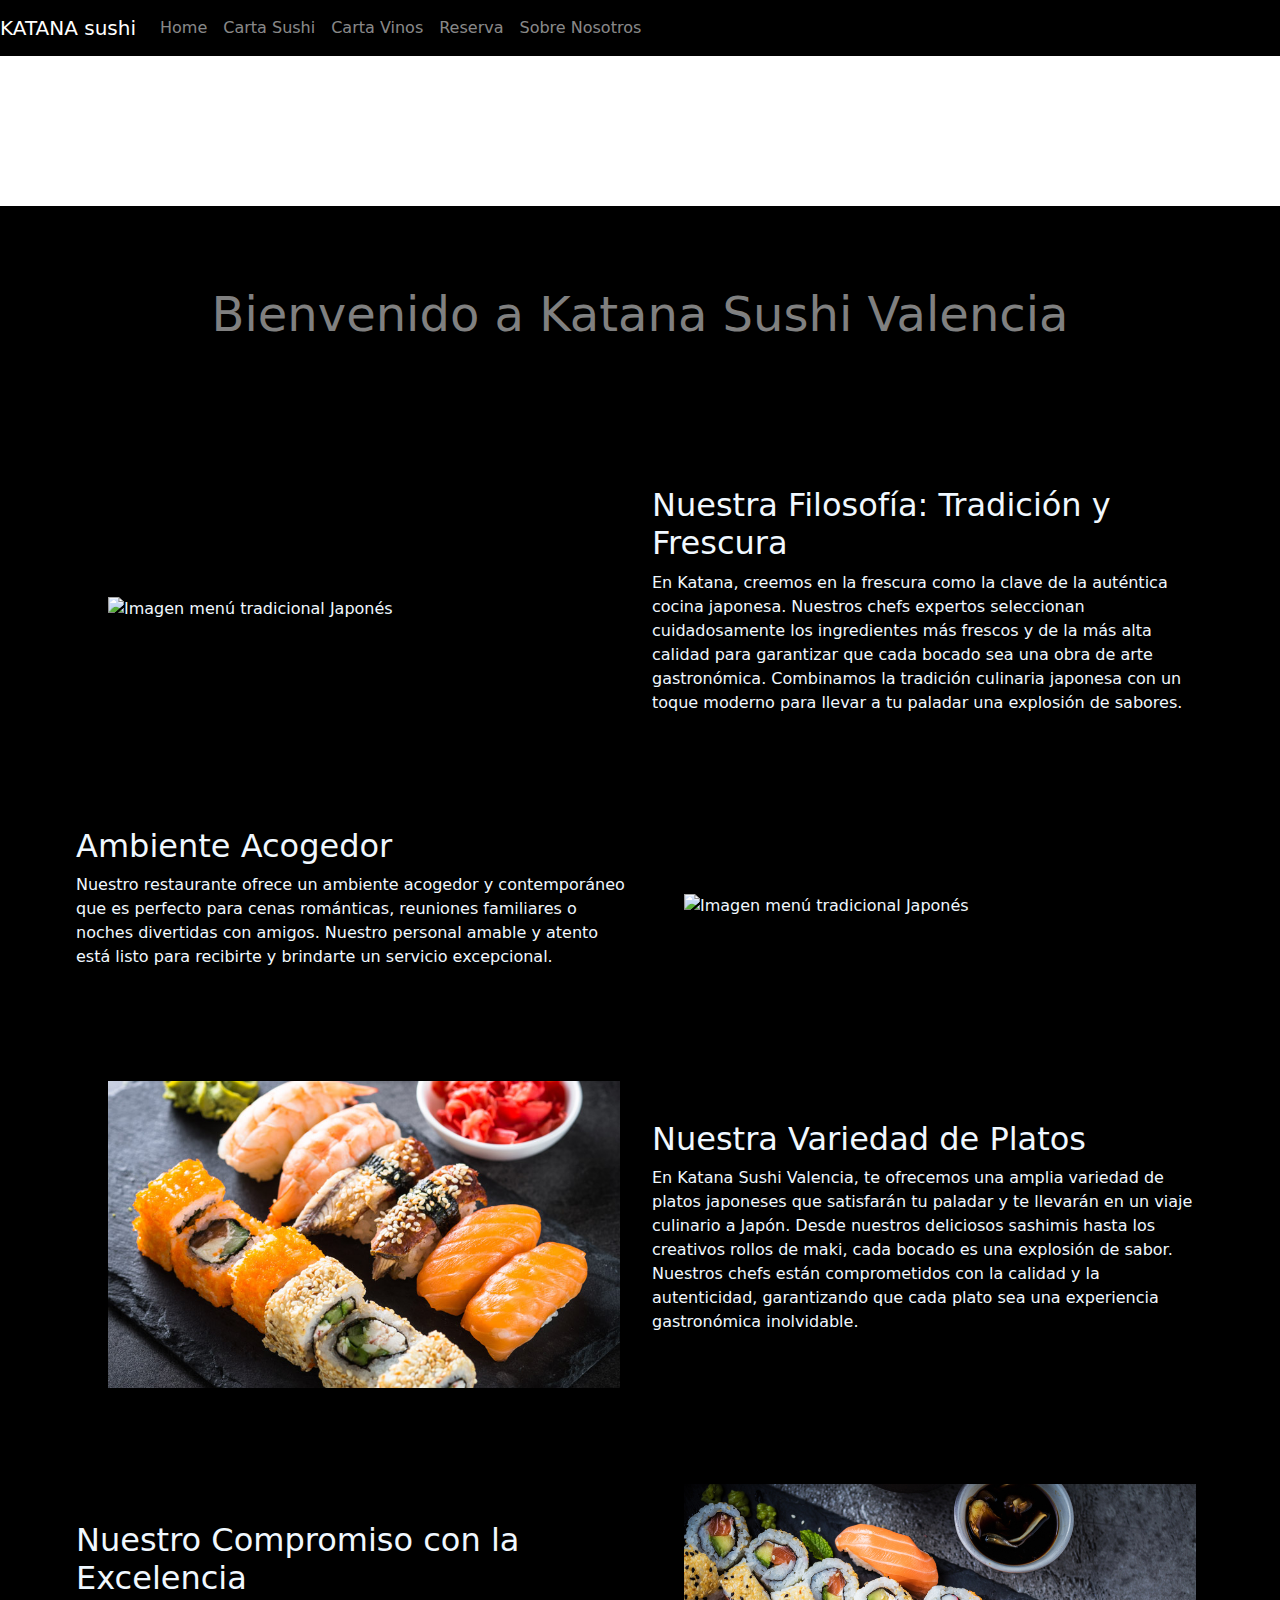
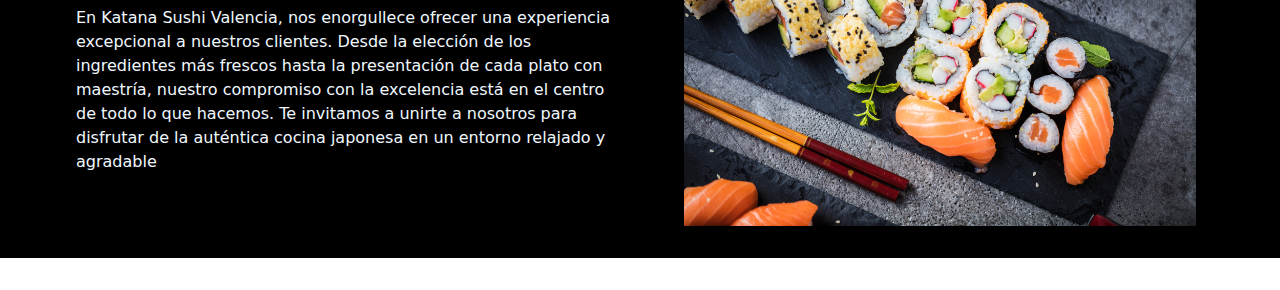
==== index.html @ 50ac3718 "Maqueto página Home con Bootstrap. Y creo archivo reservas.html enlazándolo con Home y dándole una e" ====
<!DOCTYPE html>
<html lang="en">

<head>
    <meta charset="UTF-8">
    <meta name="viewport" content="width=device-width, initial-scale=1.0">
    <!-- DEPENDENCIAS BOOTSTRAP -->
    <link rel="stylesheet" href="https://cdn.jsdelivr.net/npm/bootstrap@5.0.0-beta2/dist/css/bootstrap.min.css">
    <script src="https://code.jquery.com/jquery-3.6.0.min.js"></script>
    <script src="https://cdn.jsdelivr.net/npm/bootstrap@5.0.0-beta2/dist/js/bootstrap.min.js"></script>

    <!-- AÑADIR IMAGEN FAVICON -->
    <link rel="icon" type="image/svg" href="img/......." />
    <link rel="stylesheet" href="css/style-Index.css">


    <title>Katana Sushi</title>
</head>

<body>
    <div class="container-fluid">
        <div class="row">
            <nav class="navbar navbar-expand-lg navbar-dark bg-black">
                <a class="navbar-brand" href="index.html">KATANA sushi</a>
                <button class="navbar-toggler" type="button" data-bs-toggle="collapse" data-bs-target="#navbarNav"
                    aria-controls="navbarNav" aria-expanded="false" aria-label="Toggle navigation">
                    <span class="navbar-toggler-icon"></span>
                </button>

                <div class="collapse navbar-collapse" id="navbarNav">
                    <ul class="navbar-nav">
                        <li class="nav-item active">
                            <a class="nav-link" href="index.html">Home</a>
                        </li>
                        <li class="nav-item">
                            <a class="nav-link" href="comida.html">Carta Sushi</a>
                        </li>
                        <li class="nav-item">
                            <a class="nav-link" href="vinos.html">Carta Vinos</a>
                        </li>
                        <li class="nav-item active">
                            <a class="nav-link" href="reserva.html">Reserva</a>
                        </li>
                        <li class="nav-item">
                            <a class="nav-link" href="about.html">Sobre Nosotros</a>
                        </li>
                    </ul>
                </div>
            </nav>
        </div>
    </div>
    <div class="row">
        <video src="img/video-katana.mp4" autoplay muted></video>
    </div>


    <div class="texto container-fluid">
        <div class="row">

            <div class="text-center">Bienvenido a Katana Sushi Valencia</div>

        </div>
        <div class="row textos">
            <div class="col-md-6">
                <img id="img-texto" src="img/imagen-texto-3.jpeg" alt="Imagen menú tradicional Japonés">
            </div>
            <div class="col-md-6">
                <h2>Nuestra Filosofía: Tradición y Frescura</h2>
                <p>En Katana, creemos en la frescura como la clave de la auténtica cocina japonesa. Nuestros chefs
                    expertos seleccionan cuidadosamente los ingredientes más frescos y de la más alta calidad para
                    garantizar que cada bocado sea una obra de arte gastronómica. Combinamos la tradición culinaria
                    japonesa con un toque moderno para llevar a tu paladar una explosión de sabores.</p>
            </div>
        </div>

        <div class="row textos">
            <div class="col-md-6">
                <h2>Ambiente Acogedor</h2>
                <p>Nuestro restaurante ofrece un ambiente acogedor y contemporáneo que es perfecto para cenas
                    románticas,
                    reuniones familiares o noches divertidas con amigos. Nuestro personal amable y atento está listo
                    para
                    recibirte y brindarte un servicio excepcional.</p>
            </div>
            <div class="col-md-6">
                <img id="img-texto" src="img/imagen-texto-2.jpg" alt="Imagen menú tradicional Japonés">
            </div>
        </div>
        <div class="row textos">
            <div class="col-md-6">
                <img id="img-texto" src="img/imagen-texto-5.jpg" alt="Imagen de sushi fresco">
            </div>
            <div class="col-md-6">
                <h2>Nuestra Variedad de Platos</h2>
                <p>En Katana Sushi Valencia, te ofrecemos una amplia variedad de platos japoneses que satisfarán tu
                    paladar y te llevarán en un viaje culinario a Japón. Desde nuestros deliciosos sashimis hasta los
                    creativos rollos de maki, cada bocado es una explosión de sabor. Nuestros chefs están comprometidos
                    con la calidad y la autenticidad, garantizando que cada plato sea una experiencia gastronómica
                    inolvidable.</p>
            </div>
        </div>

        <div class="row textos">
            <div class="col-md-6">
                <h2>Nuestro Compromiso con la Excelencia</h2>
                <p>En Katana Sushi Valencia, nos enorgullece ofrecer una experiencia excepcional a nuestros clientes.
                    Desde la elección de los ingredientes más frescos hasta la presentación de cada plato con maestría,
                    nuestro compromiso con la excelencia está en el centro de todo lo que hacemos. Te invitamos a unirte
                    a nosotros para disfrutar de la auténtica cocina japonesa en un entorno relajado y agradable</p>
            </div>
            <div class="col-md-6">
                <img id="img-texto" src="img/imagen-texto-1.jpg" alt="Imagen de sushi fresco">
            </div>
        </div>
</body>

</html>
---- css/style-Index.css ----
body{
    width: 100vw;

    margin: 0;
    padding: 0;
}

nav{
    background-color: black;
    width: 100vw;
}

.nav-link{
    font-size: 1rem;
}

video{
    filter: grayscale(100%);
    margin: 0;
    padding: 0;
    width: 100vw;
    height: auto;
}


.texto{
    margin: 0;
    padding: 0;
    background-color: black;
    color: aliceblue;
}

.textos{
    display:flex;
    justify-content: center;
    align-items: center;
    margin: 2em;
    padding: 2em;
}

#img-texto{
    width: 45vw;
    padding: 0em 2em 0em 2em;

}

.text-center{
    padding: 1.5em;
    font-size: 3em;
    background-color: black;
    color: rgb(128, 128, 128);
}
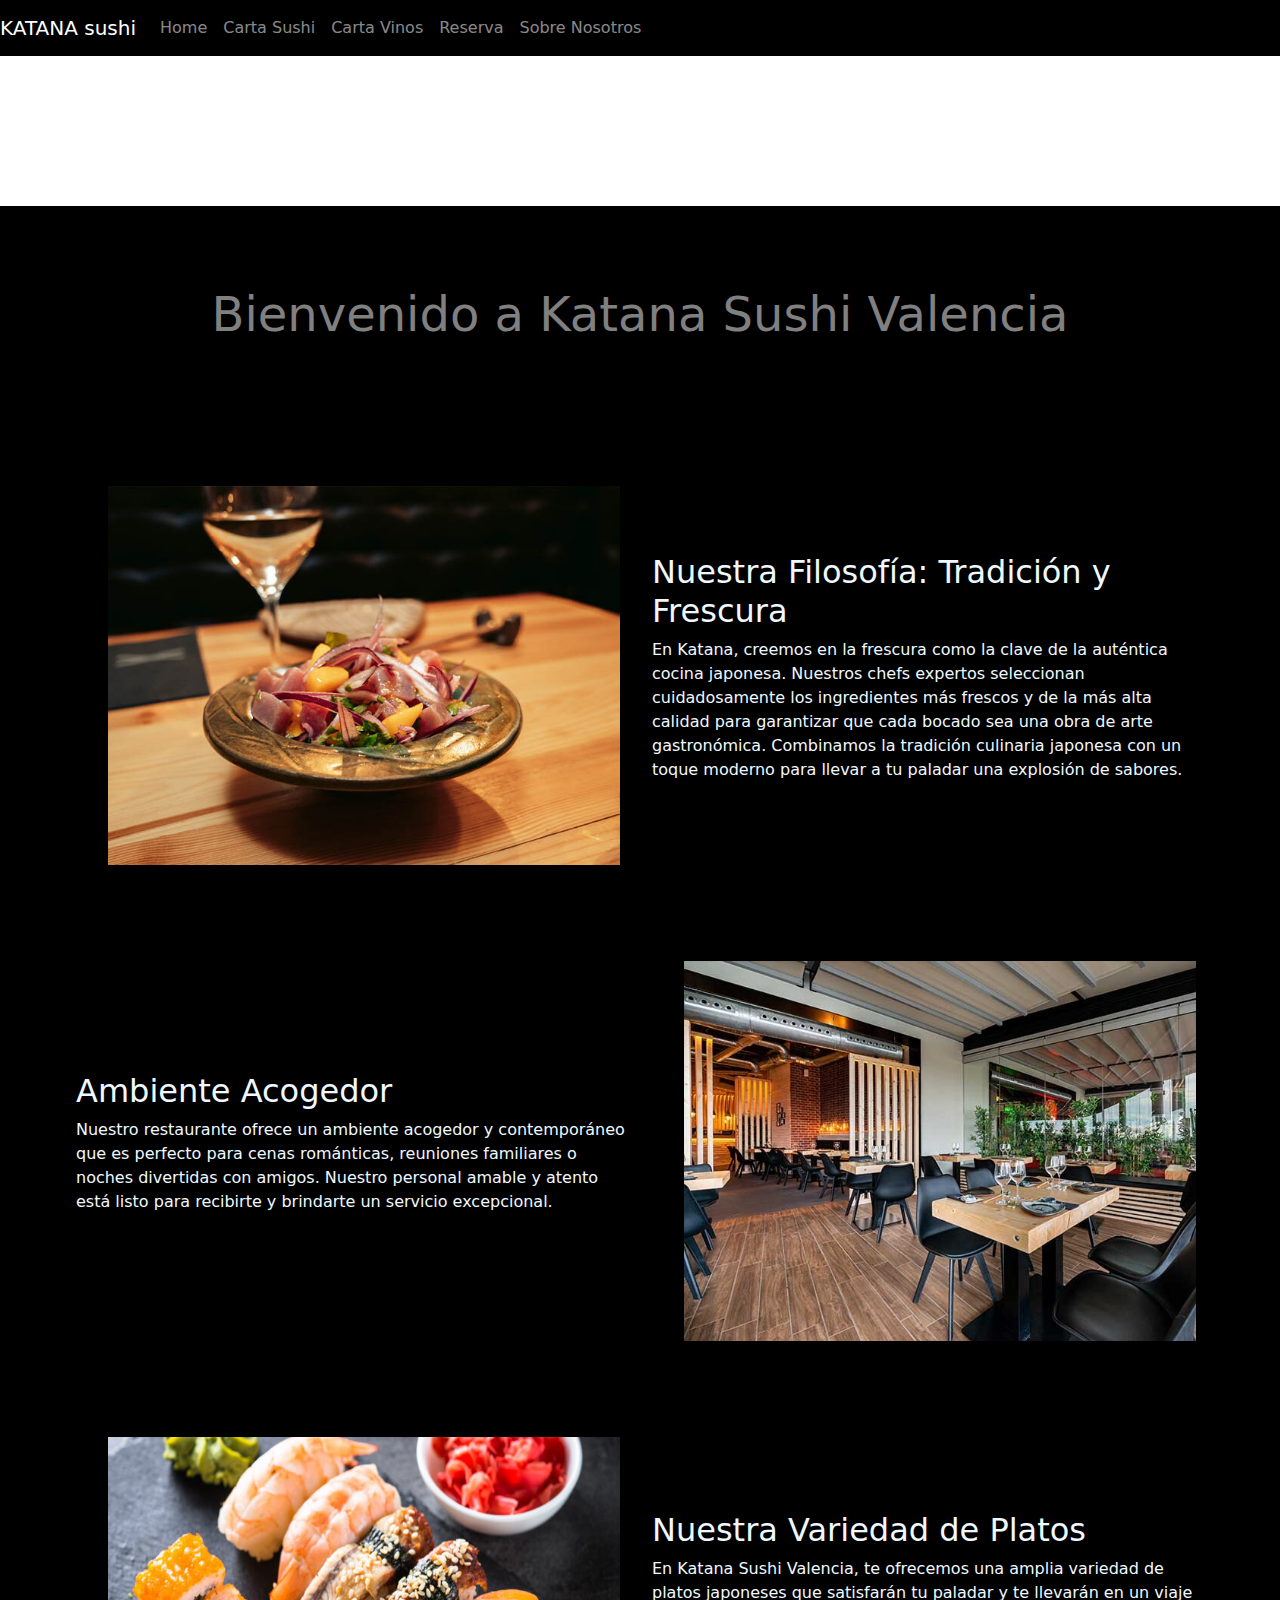
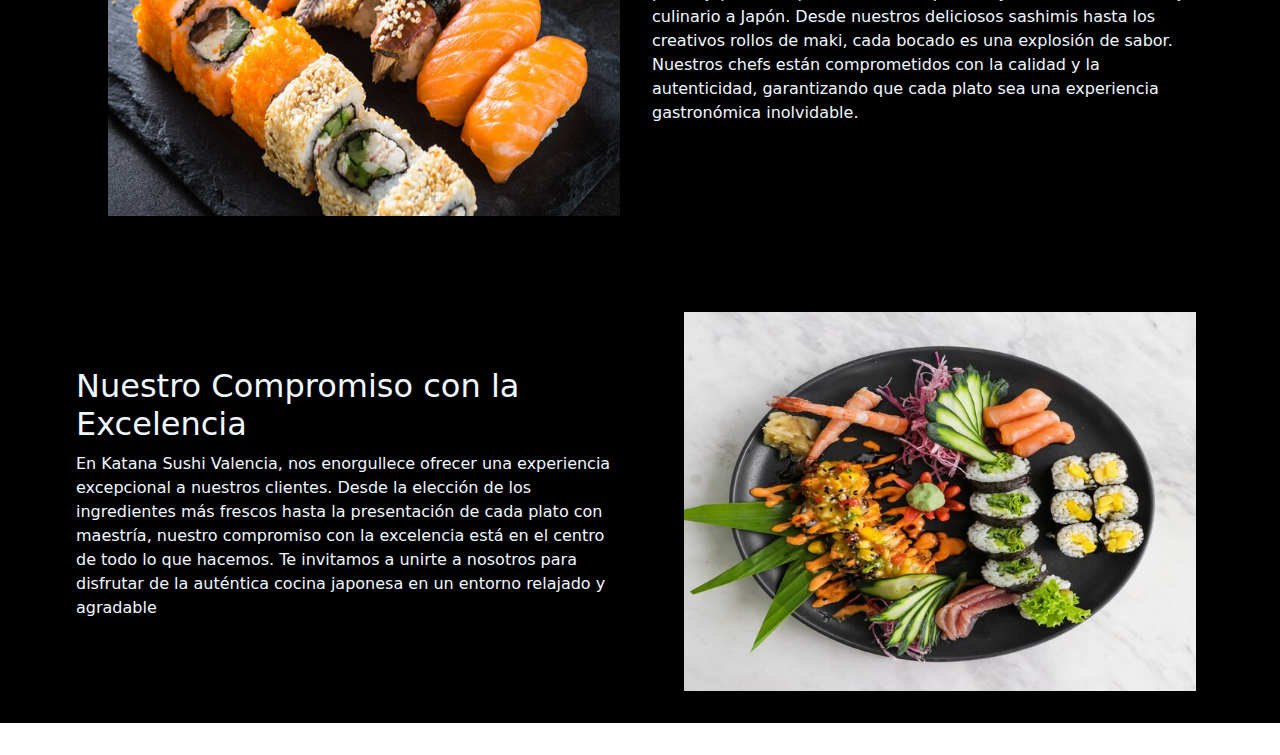
==== commit 746d593f: "Inserto imágenes en el proyecto en la carperta img" ====
--- a/index.html
+++ b/index.html
@@ -62,7 +62,7 @@
         </div>
         <div class="row textos">
             <div class="col-md-6">
-                <img id="img-texto" src="img/imagen-texto-3.jpeg" alt="Imagen menú tradicional Japonés">
+                <img id="img-texto" src="img/imagen-texto-3.jpg" alt="Imagen menú tradicional Japonés">
             </div>
             <div class="col-md-6">
                 <h2>Nuestra Filosofía: Tradición y Frescura</h2>
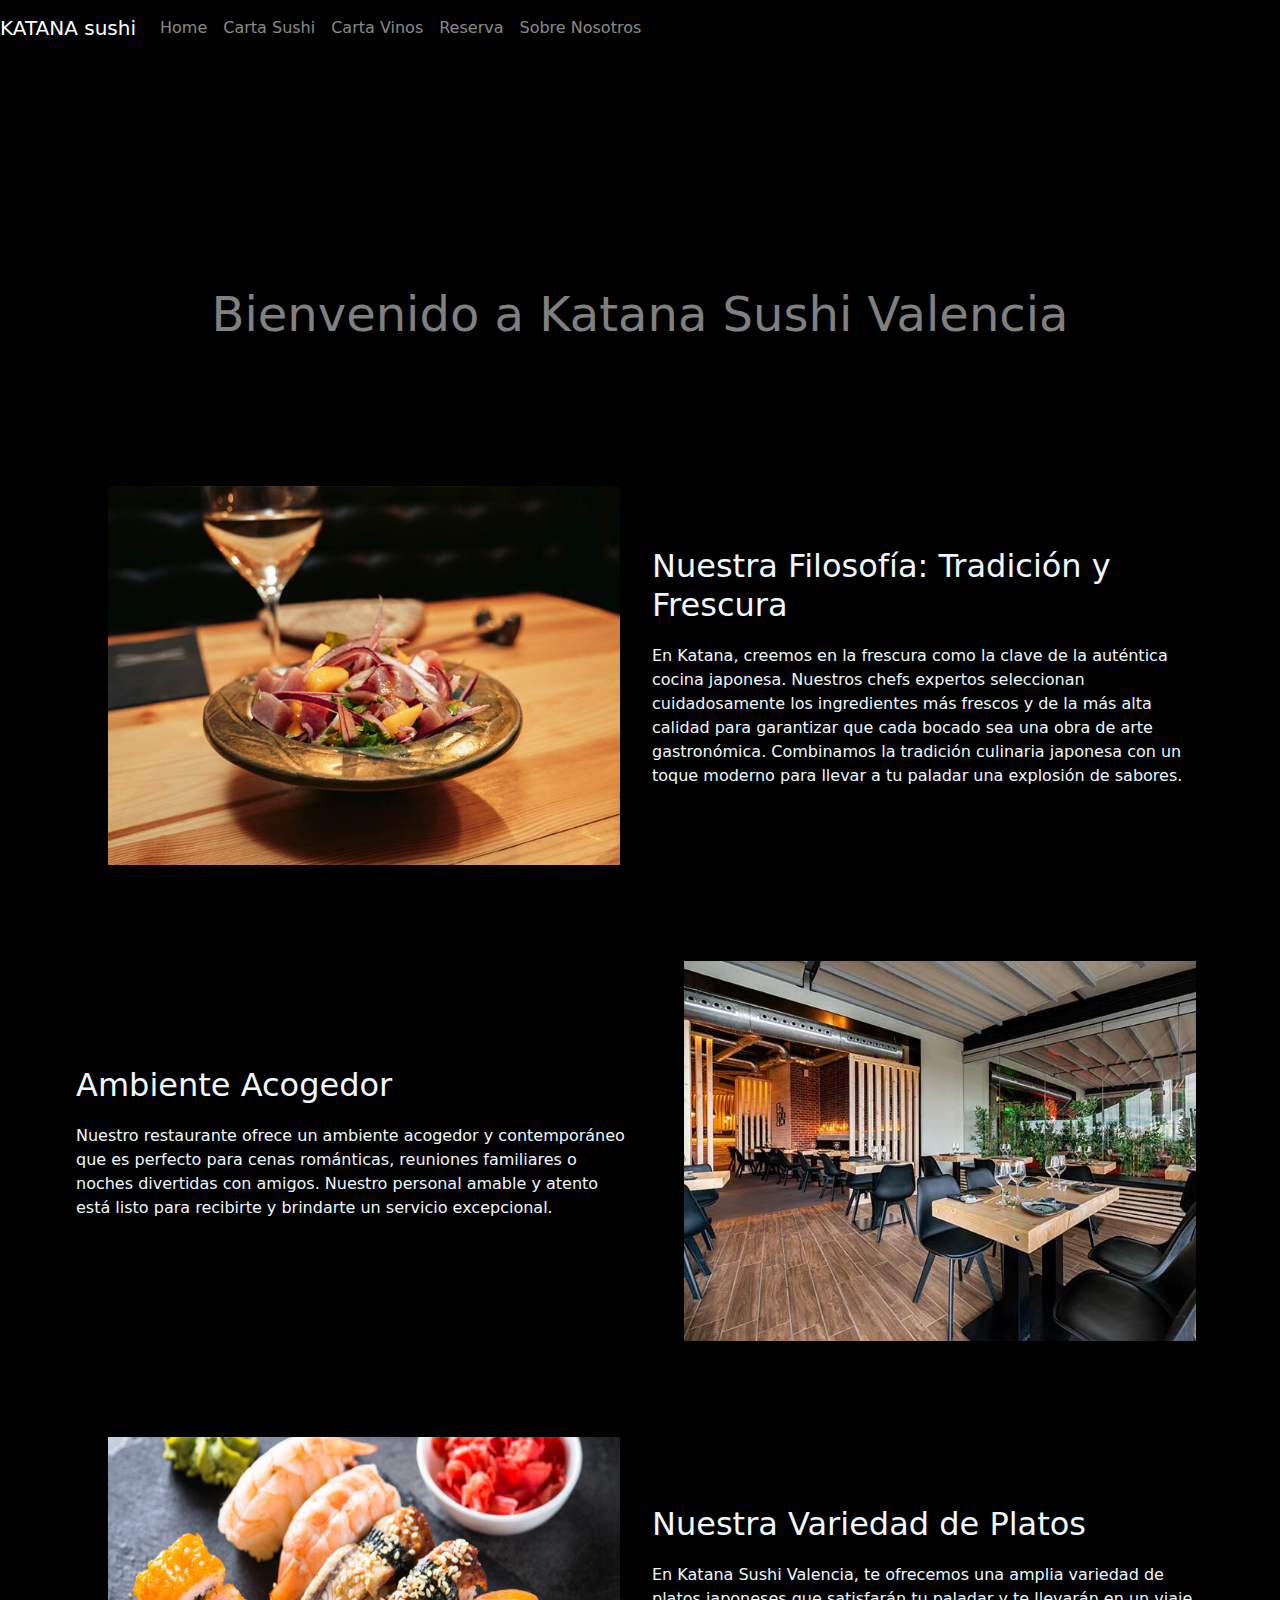
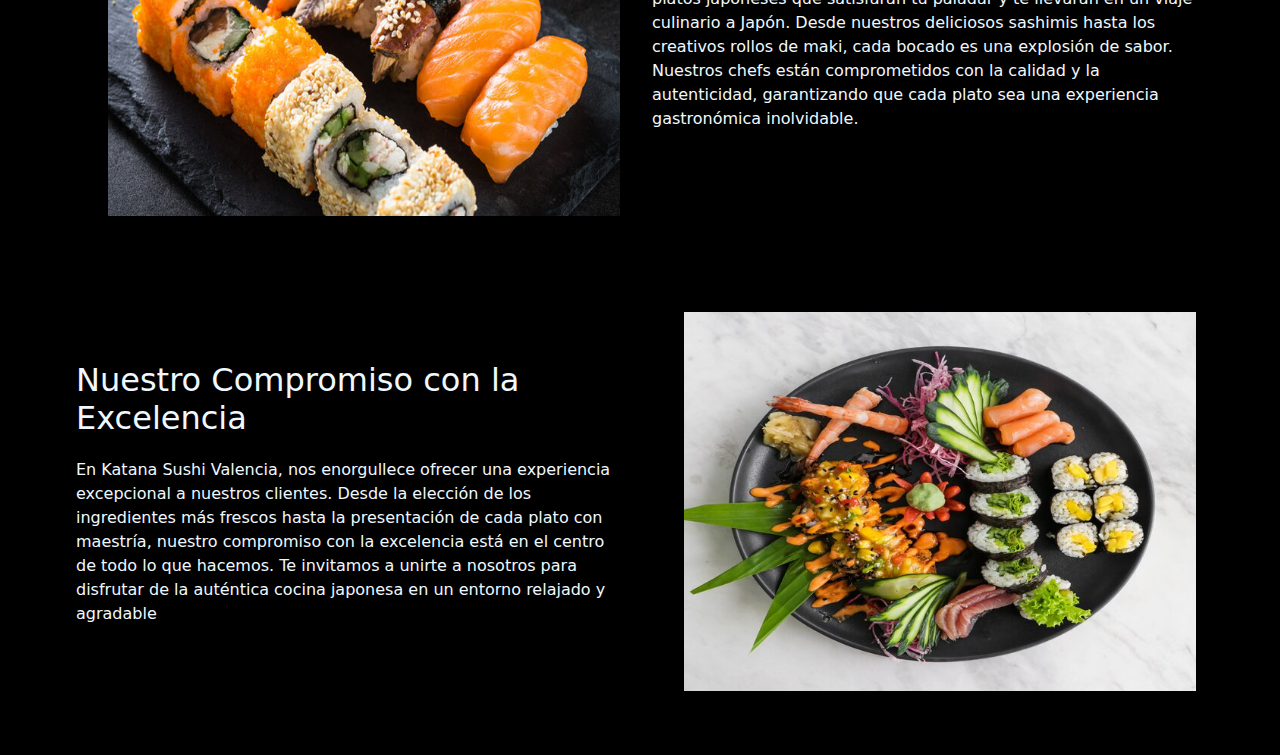
==== commit 0b69f1bf: "Sección de formulario finalizada" ====
--- a/index.html
+++ b/index.html
@@ -11,13 +11,15 @@
 
     <!-- AÑADIR IMAGEN FAVICON -->
     <link rel="icon" type="image/svg" href="img/......." />
-    <link rel="stylesheet" href="css/style-Index.css">
+    <link rel="stylesheet" href="css/style.css">
 
 
-    <title>Katana Sushi</title>
+
+    <title>Katana Sushi - Home</title>
 </head>
 
 <body>
+        <!-- IMPORTANTE!!!!!!!   RECUERDA AÑADIR DISEÑO RESPONSIVE -->
     <div class="container-fluid">
         <div class="row">
             <nav class="navbar navbar-expand-lg navbar-dark bg-black">
@@ -33,7 +35,7 @@
                             <a class="nav-link" href="index.html">Home</a>
                         </li>
                         <li class="nav-item">
-                            <a class="nav-link" href="comida.html">Carta Sushi</a>
+                            <a class="nav-link" href="sushi.html">Carta Sushi</a>
                         </li>
                         <li class="nav-item">
                             <a class="nav-link" href="vinos.html">Carta Vinos</a>
@@ -50,7 +52,7 @@
         </div>
     </div>
     <div class="row">
-        <video src="img/video-katana.mp4" autoplay muted></video>
+        <video src="img/videos/video-katana.mp4" autoplay muted></video>
     </div>
 
 
@@ -62,7 +64,7 @@
         </div>
         <div class="row textos">
             <div class="col-md-6">
-                <img id="img-texto" src="img/imagen-texto-3.jpg" alt="Imagen menú tradicional Japonés">
+                <img id="img-texto" src="img/img-texto/imagen-texto-3.jpg" alt="Imagen menú tradicional Japonés">
             </div>
             <div class="col-md-6">
                 <h2>Nuestra Filosofía: Tradición y Frescura</h2>
@@ -83,12 +85,12 @@
                     recibirte y brindarte un servicio excepcional.</p>
             </div>
             <div class="col-md-6">
-                <img id="img-texto" src="img/imagen-texto-2.jpg" alt="Imagen menú tradicional Japonés">
+                <img id="img-texto" src="img/img-texto/imagen-texto-2.jpg" alt="Imagen menú tradicional Japonés">
             </div>
         </div>
         <div class="row textos">
             <div class="col-md-6">
-                <img id="img-texto" src="img/imagen-texto-5.jpg" alt="Imagen de sushi fresco">
+                <img id="img-texto" src="img/img-texto/imagen-texto-5.jpg" alt="Imagen de sushi fresco">
             </div>
             <div class="col-md-6">
                 <h2>Nuestra Variedad de Platos</h2>
@@ -109,9 +111,11 @@
                     a nosotros para disfrutar de la auténtica cocina japonesa en un entorno relajado y agradable</p>
             </div>
             <div class="col-md-6">
-                <img id="img-texto" src="img/imagen-texto-1.jpg" alt="Imagen de sushi fresco">
+                <img id="img-texto" src="img/img-texto/imagen-texto-1.jpg" alt="Imagen de sushi fresco">
             </div>
         </div>
+
+            <!-- aquí quiero agregar una sección 'donde estamos' -->
 </body>
 
 </html>--- a/css/style.css
+++ b/css/style.css
@@ -0,0 +1,159 @@
+body {
+    width: 100vw;
+
+    margin: 0;
+    padding: 0;
+    background-color: black;
+}
+
+/*Estilos Barra Nav*/
+nav {
+    background-color: black;
+    width: 100vw;
+}
+
+.nav-link {
+    font-size: 1rem;
+}
+
+/*Estilos index.html*/
+
+video {
+    filter: grayscale(100%);
+    margin: 0;
+    padding: 0;
+    width: 100vw;
+    height: auto;
+}
+
+
+.texto {
+    margin: 0;
+    padding: 0;
+    background-color: black;
+    color: aliceblue;
+}
+
+.textos {
+    display: flex;
+    justify-content: center;
+    align-items: center;
+    margin: 2em;
+    padding: 2em;
+}
+
+#img-texto {
+    width: 45vw;
+    padding: 0em 2em 0em 2em;
+
+}
+
+.text-center {
+    padding: 1.5em;
+    font-size: 3em;
+    background-color: black;
+    color: rgb(128, 128, 128);
+}
+
+/*
+Propiedades cabecera que no decido si poner o no.
+
+.imgCabeceraVino{
+    display: flex;
+    justify-content: center;
+    background-color: rgb(28, 26, 26);
+    width: 100vw;
+}
+
+#bebidaCabecera{
+    width: 50vh;
+    margin: 0;
+    filter: grayscale(100%);
+}
+*/
+
+/*Estilos cards*/
+
+.card {
+    margin: 0em;
+    padding: 2em;
+}
+
+.card-body {
+    font-size: 1em;
+}
+
+.card-title {
+    font-size: 1.7em;
+}
+
+.precio {
+    font-size: 1.5em;
+}
+
+.productos {
+    margin: 1.5em 0em 1.5em 0em;
+}
+
+
+/*Estilos sección Reservas*/
+
+.form {
+    padding-top: 15%;
+    padding-bottom: 15%;
+    text-align: center;
+}
+
+.reserva {
+    padding: 1em;
+    background-color: #fff;
+    border-radius: 1em;
+}
+
+h2 {
+    margin-bottom: 20px;
+}
+
+form {
+    text-align: left;
+}
+
+label {
+    display: block;
+    margin-bottom: 1em;
+}
+
+input {
+    width: 100%;
+    padding: 0.5em;
+    margin-bottom: 0.2em;
+    border: 0.2em solid #ccc;
+    border-radius: 0.5em;
+}
+
+button {
+    background-color: rgb(0, 0, 0);
+    color: white;
+    border: none;
+    margin-top: 1em;
+    padding: 1em 2em;
+    border-radius: 0.5em;
+    cursor: pointer;
+}
+
+button:hover {
+    background-color: rgba(44, 47, 44, 0.766);
+}
+
+p {
+    margin-top: 10px;
+}
+
+/*Estilos Sección Reserva*/
+
+.cabecera {
+    margin: 0;
+    padding: 0;
+    width: 100%;
+    height: auto;
+}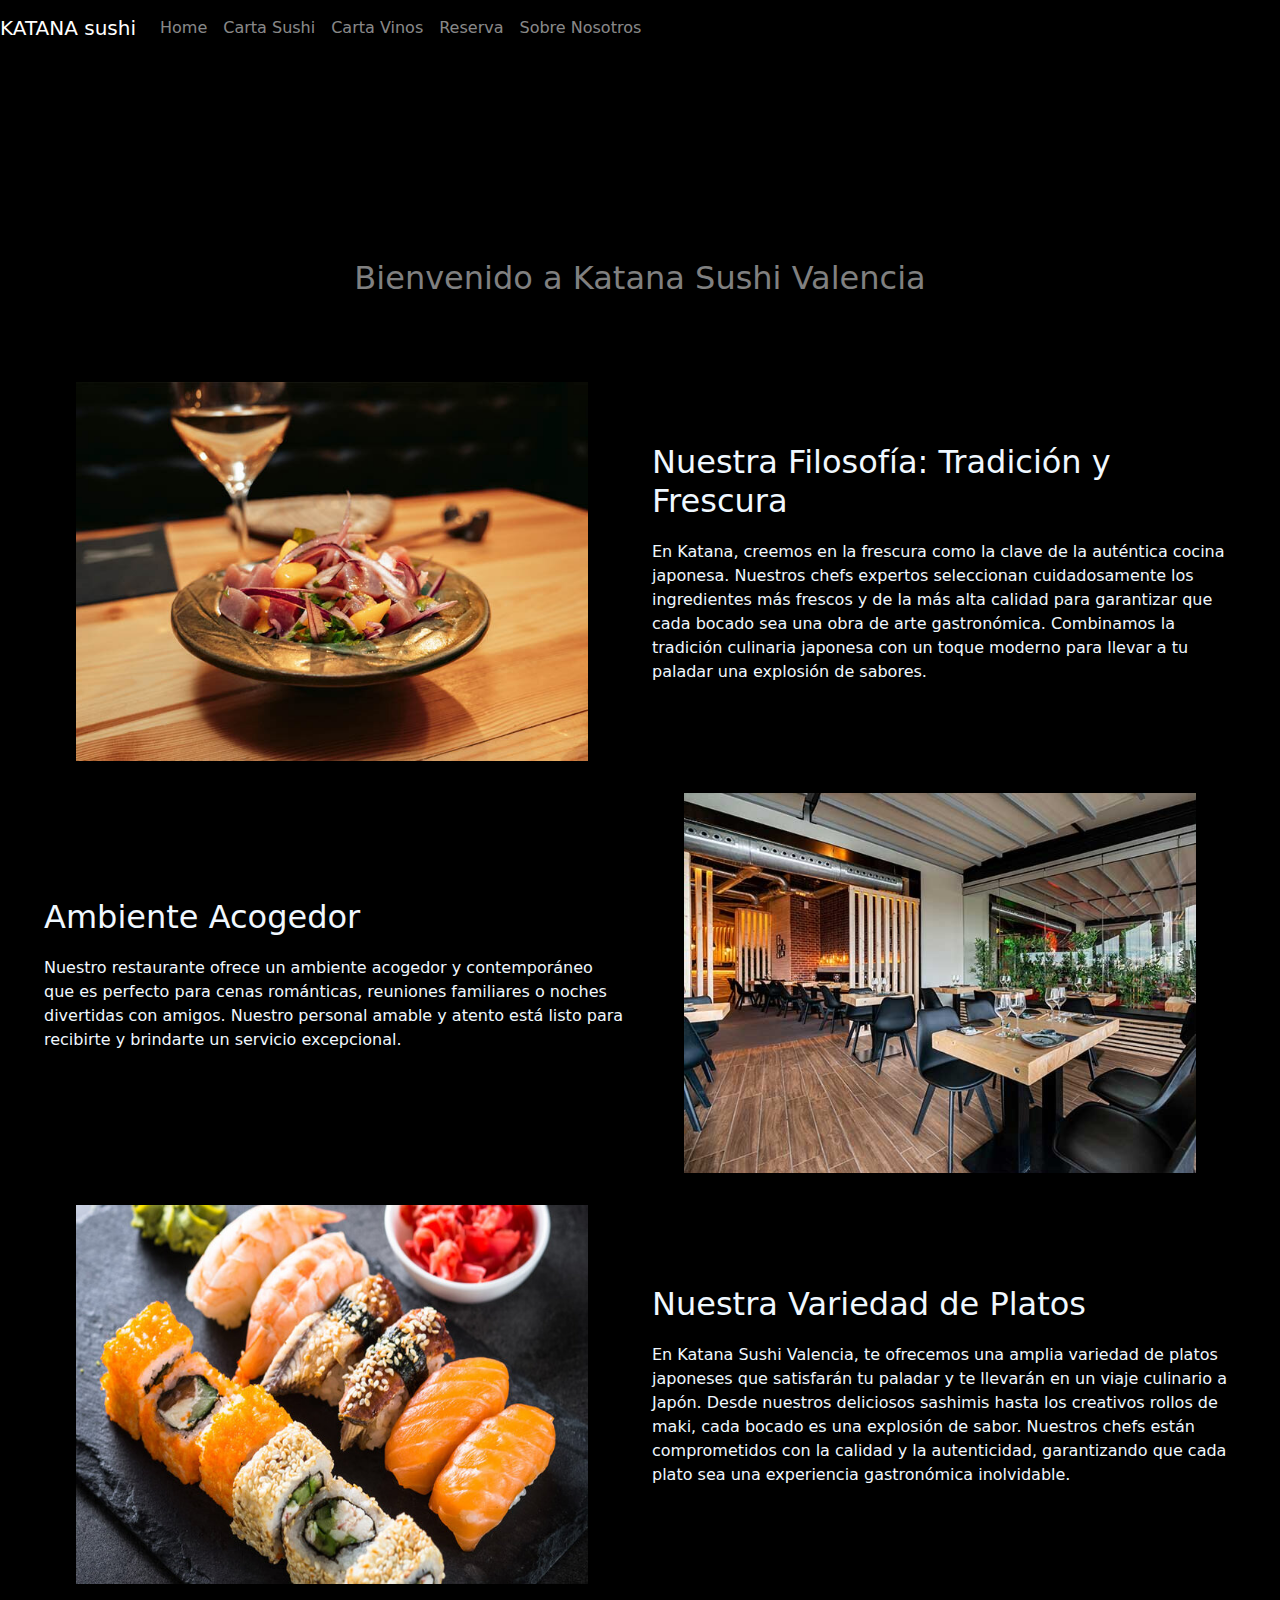
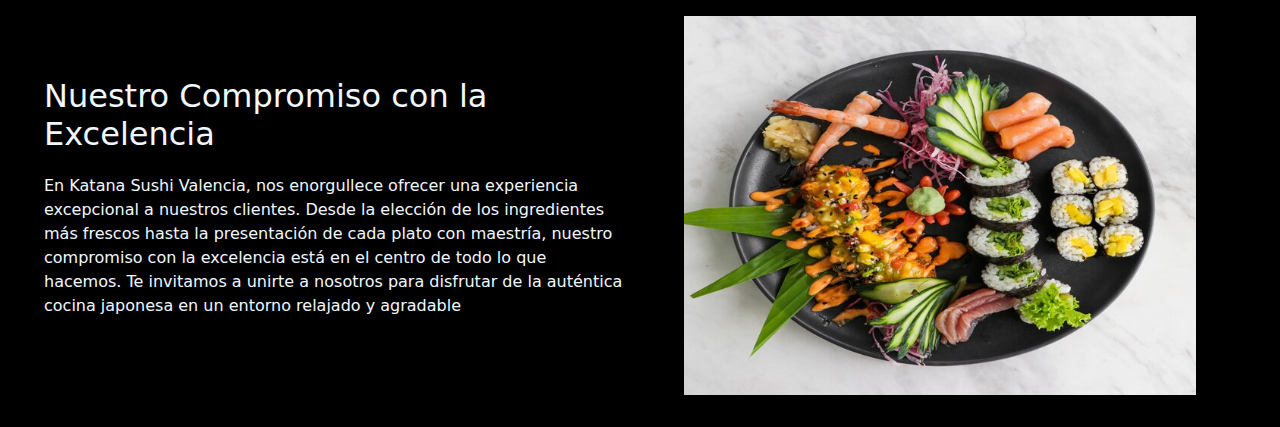
==== commit 5b3edb3b: "Añado loop a los 2 vídeo que contiene el proyecto para que se reproduzcan en bucle" ====
--- a/index.html
+++ b/index.html
@@ -52,7 +52,7 @@
         </div>
     </div>
     <div class="row">
-        <video src="img/videos/video-katana.mp4" autoplay muted></video>
+        <video src="img/videos/video-katana.mp4" autoplay muted loop></video>
     </div>
 
 
--- a/css/style.css
+++ b/css/style.css
@@ -39,7 +39,7 @@
     justify-content: center;
     align-items: center;
     margin: 2em;
-    padding: 2em;
+    padding: 0em;
 }
 
 #img-texto {
@@ -50,10 +50,21 @@
 
 .text-center {
     padding: 1.5em;
-    font-size: 3em;
+    font-size: 2em;
     background-color: black;
     color: rgb(128, 128, 128);
 }
+
+.reserva-cabecera{
+    display:flex;
+    justify-content: center;
+}
+
+#sueca{
+    padding: 0em 0em 3em 0em;
+    color: white;
+}
+
 
 /*
 Propiedades cabecera que no decido si poner o no.
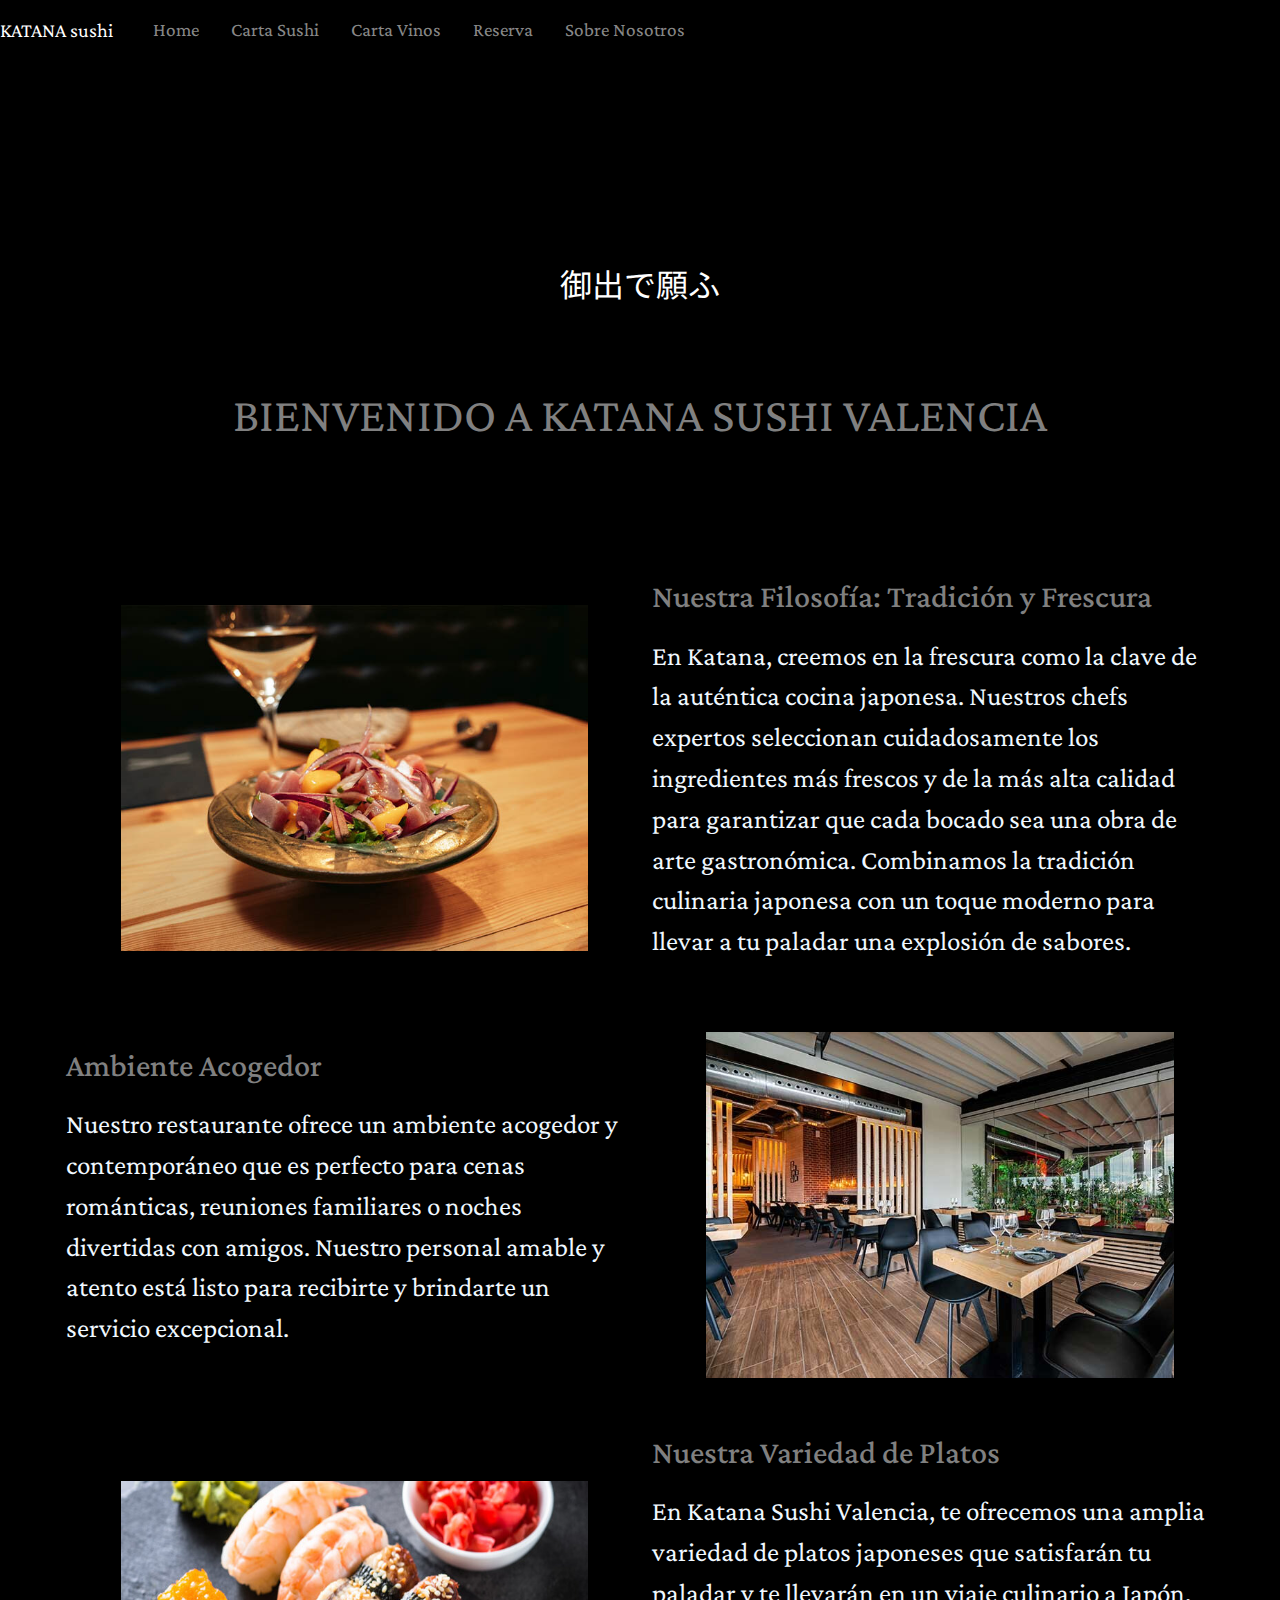
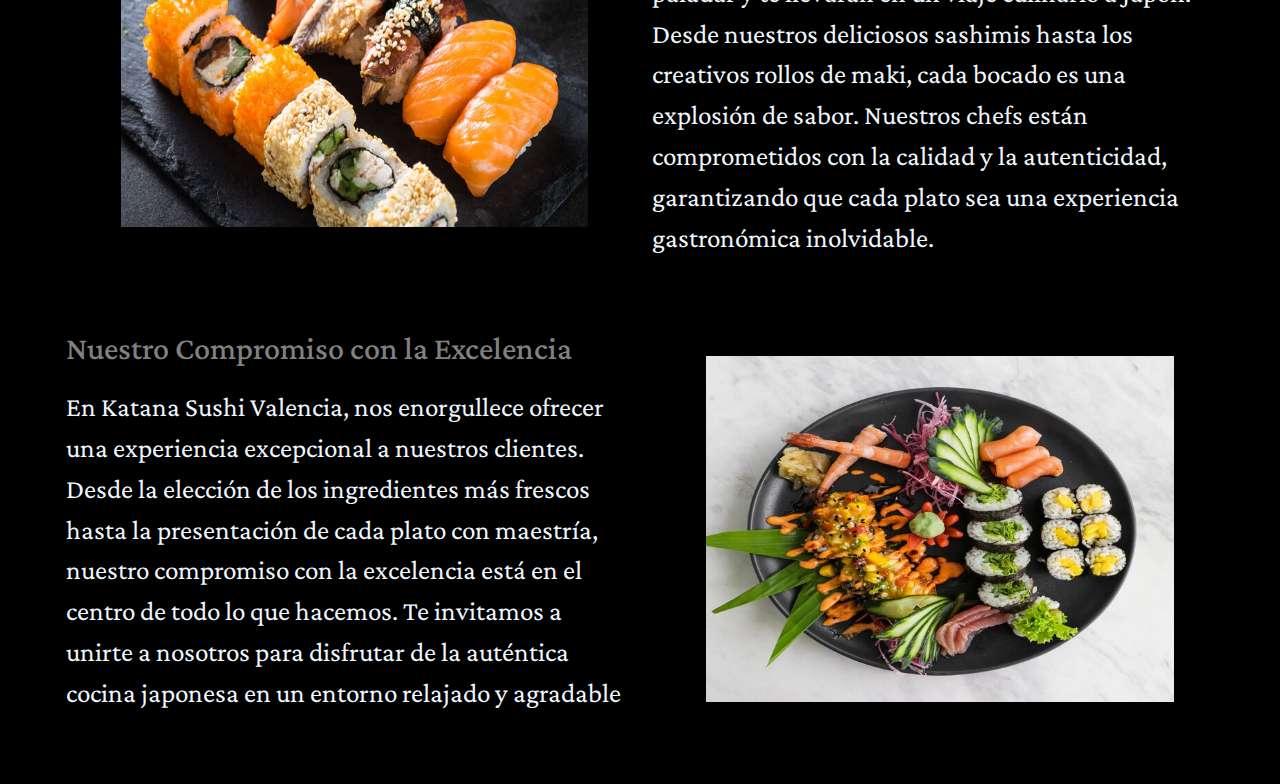
==== commit e84634ca: "He agregado dependencias de Google Fonts y agregado fuentes en style.css, también he ajustado el tam" ====
--- a/index.html
+++ b/index.html
@@ -9,17 +9,28 @@
     <script src="https://code.jquery.com/jquery-3.6.0.min.js"></script>
     <script src="https://cdn.jsdelivr.net/npm/bootstrap@5.0.0-beta2/dist/js/bootstrap.min.js"></script>
 
-    <!-- AÑADIR IMAGEN FAVICON -->
-    <link rel="icon" type="image/svg" href="img/......." />
+    <!-- IMAGEN FAVICON -->
+    <link rel="icon" type="image/svg" href="img/favicon-3.png" />
     <link rel="stylesheet" href="css/style.css">
 
 
+    <!-- ENLACE CON GOOGLE FONTS -->
+    <link rel="preconnect" href="https://fonts.gstatic.com">
+    <link href="https://fonts.googleapis.com/css2?family=Noto+Sans+JP:wght@300;400;500;700&display=swap"
+        rel="stylesheet">
+    <link rel="preconnect" href="https://fonts.gstatic.com">
+    <link href="https://fonts.googleapis.com/css2?family=Playfair+Display:wght@400;500;600;700&display=swap"
+        rel="stylesheet">
+
+    <link rel="preconnect" href="https://fonts.gstatic.com">
+    <link href="https://fonts.googleapis.com/css2?family=Crimson+Pro:wght@300;400;600;700&display=swap"
+        rel="stylesheet">
 
     <title>Katana Sushi - Home</title>
 </head>
 
 <body>
-        <!-- IMPORTANTE!!!!!!!   RECUERDA AÑADIR DISEÑO RESPONSIVE -->
+    <!-- IMPORTANTE!!!!!!!   RECUERDA AÑADIR DISEÑO RESPONSIVE -->
     <div class="container-fluid">
         <div class="row">
             <nav class="navbar navbar-expand-lg navbar-dark bg-black">
@@ -52,14 +63,14 @@
         </div>
     </div>
     <div class="row">
-        <video src="img/videos/video-katana.mp4" autoplay muted loop></video>
+        <video src="img/videos/video-katana.mp4" autoplay muted></video>
     </div>
 
 
     <div class="texto container-fluid">
-        <div class="row">
-
-            <div class="text-center">Bienvenido a Katana Sushi Valencia</div>
+        <div class="row welcome">
+            <div id="japones"> 御出で願ふ </div>
+            <div class="text-center">BIENVENIDO A KATANA SUSHI VALENCIA</div>
 
         </div>
         <div class="row textos">
@@ -84,7 +95,7 @@
                     para
                     recibirte y brindarte un servicio excepcional.</p>
             </div>
-            <div class="col-md-6">
+            <div class="col-md-6" id="img-acogedor">
                 <img id="img-texto" src="img/img-texto/imagen-texto-2.jpg" alt="Imagen menú tradicional Japonés">
             </div>
         </div>
@@ -115,7 +126,7 @@
             </div>
         </div>
 
-            <!-- aquí quiero agregar una sección 'donde estamos' -->
+        <!-- aquí quiero agregar una sección 'donde estamos' -->
 </body>
 
 </html>--- a/css/style.css
+++ b/css/style.css
@@ -1,10 +1,14 @@
 body {
     width: 100vw;
-
-    margin: 0;
-    padding: 0;
-    background-color: black;
-}
+    font-family: 'Crimson Pro','Playfair Display',sans-serif;
+    margin: 0;
+    padding: 0;
+    background-color: black;
+}
+
+
+
+
 
 /*Estilos Barra Nav*/
 nav {
@@ -13,8 +17,15 @@
 }
 
 .nav-link {
-    font-size: 1rem;
-}
+    margin-left: 1rem;
+    font-size: 1.2rem;
+}
+
+
+
+
+
+
 
 /*Estilos index.html*/
 
@@ -26,6 +37,15 @@
     height: auto;
 }
 
+.welcome{
+    margin-top: 3em
+}
+#japones{
+    font-family: 'Noto Sans JP', sans-serif;
+    font-size: 2em;
+    color: white;
+    text-align: center;
+}
 
 .texto {
     margin: 0;
@@ -38,6 +58,7 @@
     display: flex;
     justify-content: center;
     align-items: center;
+    font-size: 1.7em;
     margin: 2em;
     padding: 0em;
 }
@@ -50,10 +71,53 @@
 
 .text-center {
     padding: 1.5em;
-    font-size: 2em;
+    font-size: 3em;
     background-color: black;
     color: rgb(128, 128, 128);
 }
+
+
+
+
+
+/*Estilos cards para páginas sushi.html & vino.html */
+
+.card {
+    margin: 0em;
+    padding: 0.5em;
+}
+
+.card-body {
+    font-size: 1.3em;
+}
+
+.card-title {
+    font-size: 1.7em;
+}
+
+.precio {
+    font-size: 1.5em;
+}
+
+.productos {
+    margin: 1.5em 0em 1.5em 0em;
+}
+
+
+
+
+
+
+
+/*Estilos reservas.html*/
+
+.cabecera {
+    margin: 0;
+    padding: 0;
+    width: 100%;
+    height: auto;
+}
+
 
 .reserva-cabecera{
     display:flex;
@@ -65,49 +129,16 @@
     color: white;
 }
 
-
-/*
-Propiedades cabecera que no decido si poner o no.
-
-.imgCabeceraVino{
-    display: flex;
-    justify-content: center;
-    background-color: rgb(28, 26, 26);
-    width: 100vw;
-}
-
-#bebidaCabecera{
-    width: 50vh;
-    margin: 0;
-    filter: grayscale(100%);
-}
-*/
-
-/*Estilos cards*/
-
-.card {
-    margin: 0em;
-    padding: 2em;
-}
-
-.card-body {
-    font-size: 1em;
-}
-
-.card-title {
-    font-size: 1.7em;
-}
-
-.precio {
-    font-size: 1.5em;
-}
-
-.productos {
-    margin: 1.5em 0em 1.5em 0em;
-}
-
-
-/*Estilos sección Reservas*/
+.reserva {
+    margin: 0.5em;
+    padding: 0.5em;
+    background-color: #fff;
+    border-radius: 1em;
+}
+
+
+
+/*Estilos formulario Reservas*/
 
 .form {
     padding-top: 15%;
@@ -123,6 +154,7 @@
 
 h2 {
     margin-bottom: 20px;
+    color: rgb(128, 128, 128);
 }
 
 form {
@@ -160,11 +192,75 @@
     margin-top: 10px;
 }
 
-/*Estilos Sección Reserva*/
-
-.cabecera {
-    margin: 0;
-    padding: 0;
-    width: 100%;
-    height: auto;
-}+
+
+
+
+
+
+/* Media query para pantallas de 770px o menos */
+@media (max-width: 770px) {
+
+    h2{
+        font-size: 1.2em;
+        padding: 2em 0 0 0;
+    }
+
+    #img-acogedor{
+        padding-bottom: 4em;
+    }
+    
+    .textos {
+        display: flex;
+        justify-content: center;
+        align-items: center;
+        font-size: 1.3em;
+        margin: 2em;
+        padding-top: 6em;
+    }
+    
+    #img-texto {
+        width: 100%;
+        padding: 0em;
+    
+    }
+    
+    .text-center {
+        padding: 0.6em;
+        font-size: 1.2em;
+    }
+
+    #sueca{
+        padding: 0em 0em 3em 0em;
+        color: white;
+        font-size: 1em;
+    }
+
+    #producto{
+        margin: 0em;
+    }
+
+}
+
+
+
+
+
+
+
+/*
+Estilos de cabecera que no decido si añadir o no.
+
+.imgCabeceraVino{
+    display: flex;
+    justify-content: center;
+    background-color: rgb(28, 26, 26);
+    width: 100vw;
+}
+
+#bebidaCabecera{
+    width: 50vh;
+    margin: 0;
+    filter: grayscale(100%);
+}
+*/
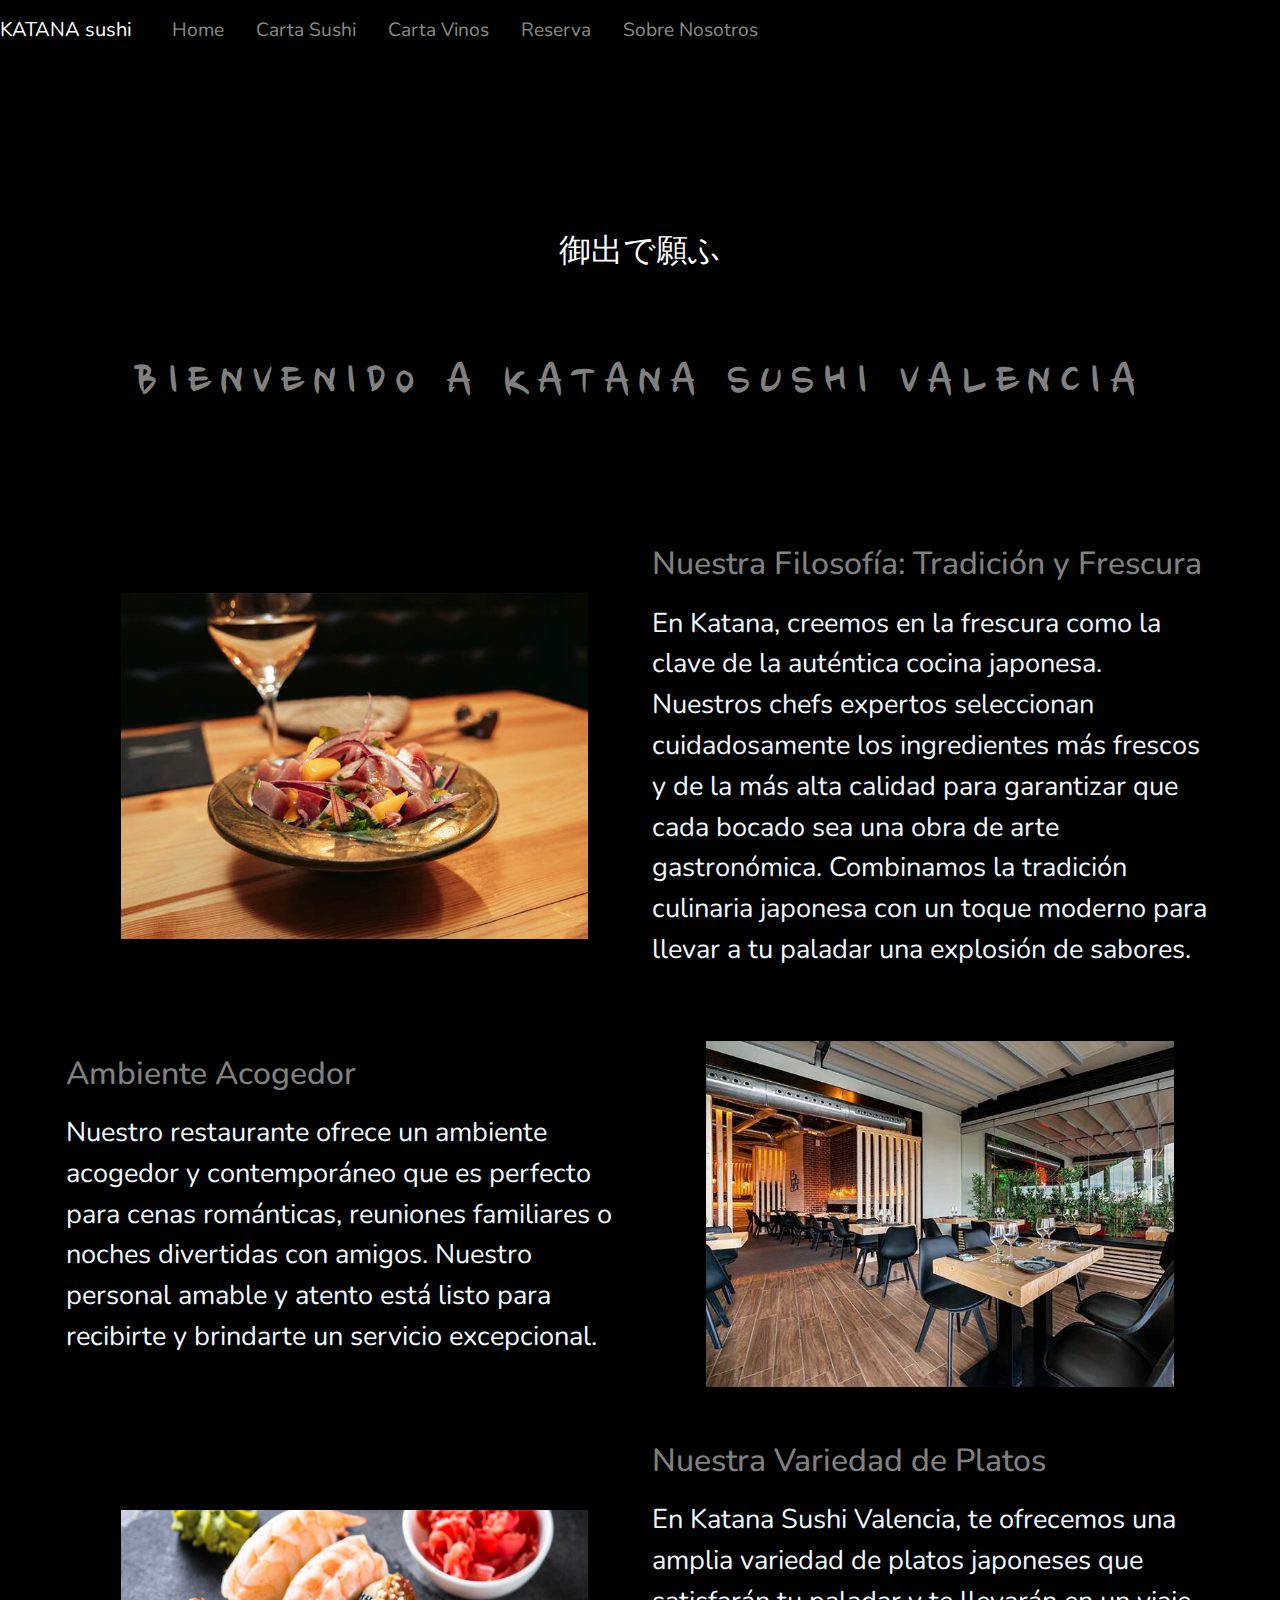
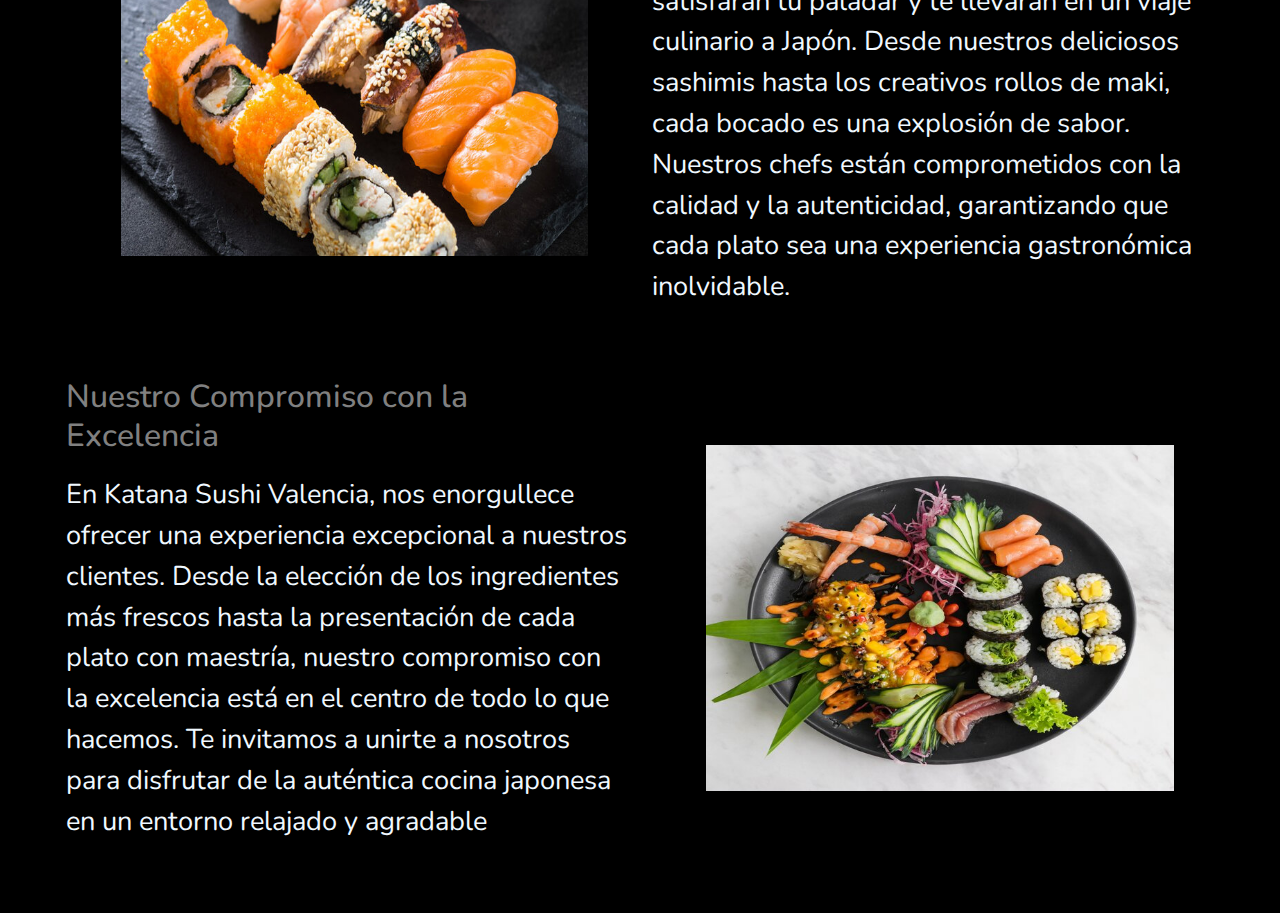
==== commit 61740abb: "Cambio fuente de los títulos con class .text-center, agrego estilos para pantallas más pequeñas de 1" ====
--- a/index.html
+++ b/index.html
@@ -15,16 +15,10 @@
 
 
     <!-- ENLACE CON GOOGLE FONTS -->
-    <link rel="preconnect" href="https://fonts.gstatic.com">
-    <link href="https://fonts.googleapis.com/css2?family=Noto+Sans+JP:wght@300;400;500;700&display=swap"
-        rel="stylesheet">
-    <link rel="preconnect" href="https://fonts.gstatic.com">
-    <link href="https://fonts.googleapis.com/css2?family=Playfair+Display:wght@400;500;600;700&display=swap"
-        rel="stylesheet">
+    <link rel="stylesheet" href="https://fonts.googleapis.com/css2?family=Nanum+Brush+Script&display=swap">
+    <link rel="stylesheet" href="https://fonts.googleapis.com/css2?family=Nunito&display=swap">
+    <link rel="stylesheet" href="https://fonts.googleapis.com/css2?family=Nunito&display=swap">
 
-    <link rel="preconnect" href="https://fonts.gstatic.com">
-    <link href="https://fonts.googleapis.com/css2?family=Crimson+Pro:wght@300;400;600;700&display=swap"
-        rel="stylesheet">
 
     <title>Katana Sushi - Home</title>
 </head>
@@ -70,7 +64,7 @@
     <div class="texto container-fluid">
         <div class="row welcome">
             <div id="japones"> 御出で願ふ </div>
-            <div class="text-center">BIENVENIDO A KATANA SUSHI VALENCIA</div>
+            <div id="tituloBienvenido" class="text-center">BIENVENIDO A KATANA SUSHI VALENCIA</div>
 
         </div>
         <div class="row textos">
@@ -126,7 +120,7 @@
             </div>
         </div>
 
-        <!-- aquí quiero agregar una sección 'donde estamos' -->
+        <!-- aquí quiero agregar una sección 'donde estamos' con mapa googlemaps etc -->
 </body>
 
 </html>--- a/css/style.css
+++ b/css/style.css
@@ -1,6 +1,7 @@
 body {
     width: 100vw;
-    font-family: 'Crimson Pro','Playfair Display',sans-serif;
+    font-family: 'Nunito', arial;
+    
     margin: 0;
     padding: 0;
     background-color: black;
@@ -24,9 +25,6 @@
 
 
 
-
-
-
 /*Estilos index.html*/
 
 video {
@@ -38,10 +36,9 @@
 }
 
 .welcome{
-    margin-top: 3em
+    margin-top: 1em
 }
 #japones{
-    font-family: 'Noto Sans JP', sans-serif;
     font-size: 2em;
     color: white;
     text-align: center;
@@ -69,7 +66,14 @@
 
 }
 
+#tituloBienvenido{
+    font-family: 'Nanum Brush Script','Finger Paint', cursive;
+}
+
 .text-center {
+    letter-spacing: 0.2em;
+    font-weight: bold;
+    font-family: 'Amatic SC','Nunito', cursive;
     padding: 1.5em;
     font-size: 3em;
     background-color: black;
@@ -198,8 +202,8 @@
 
 
 
-/* Media query para pantallas de 770px o menos */
-@media (max-width: 770px) {
+/* Media query para pantallas de 1100px o menos */
+@media (max-width: 1100px) {
 
     h2{
         font-size: 1.2em;
@@ -226,8 +230,8 @@
     }
     
     .text-center {
-        padding: 0.6em;
-        font-size: 1.2em;
+        padding: 0.4em;
+        font-size: 1.3em;
     }
 
     #sueca{
@@ -248,6 +252,7 @@
 
 
 
+
 /*
 Estilos de cabecera que no decido si añadir o no.
 
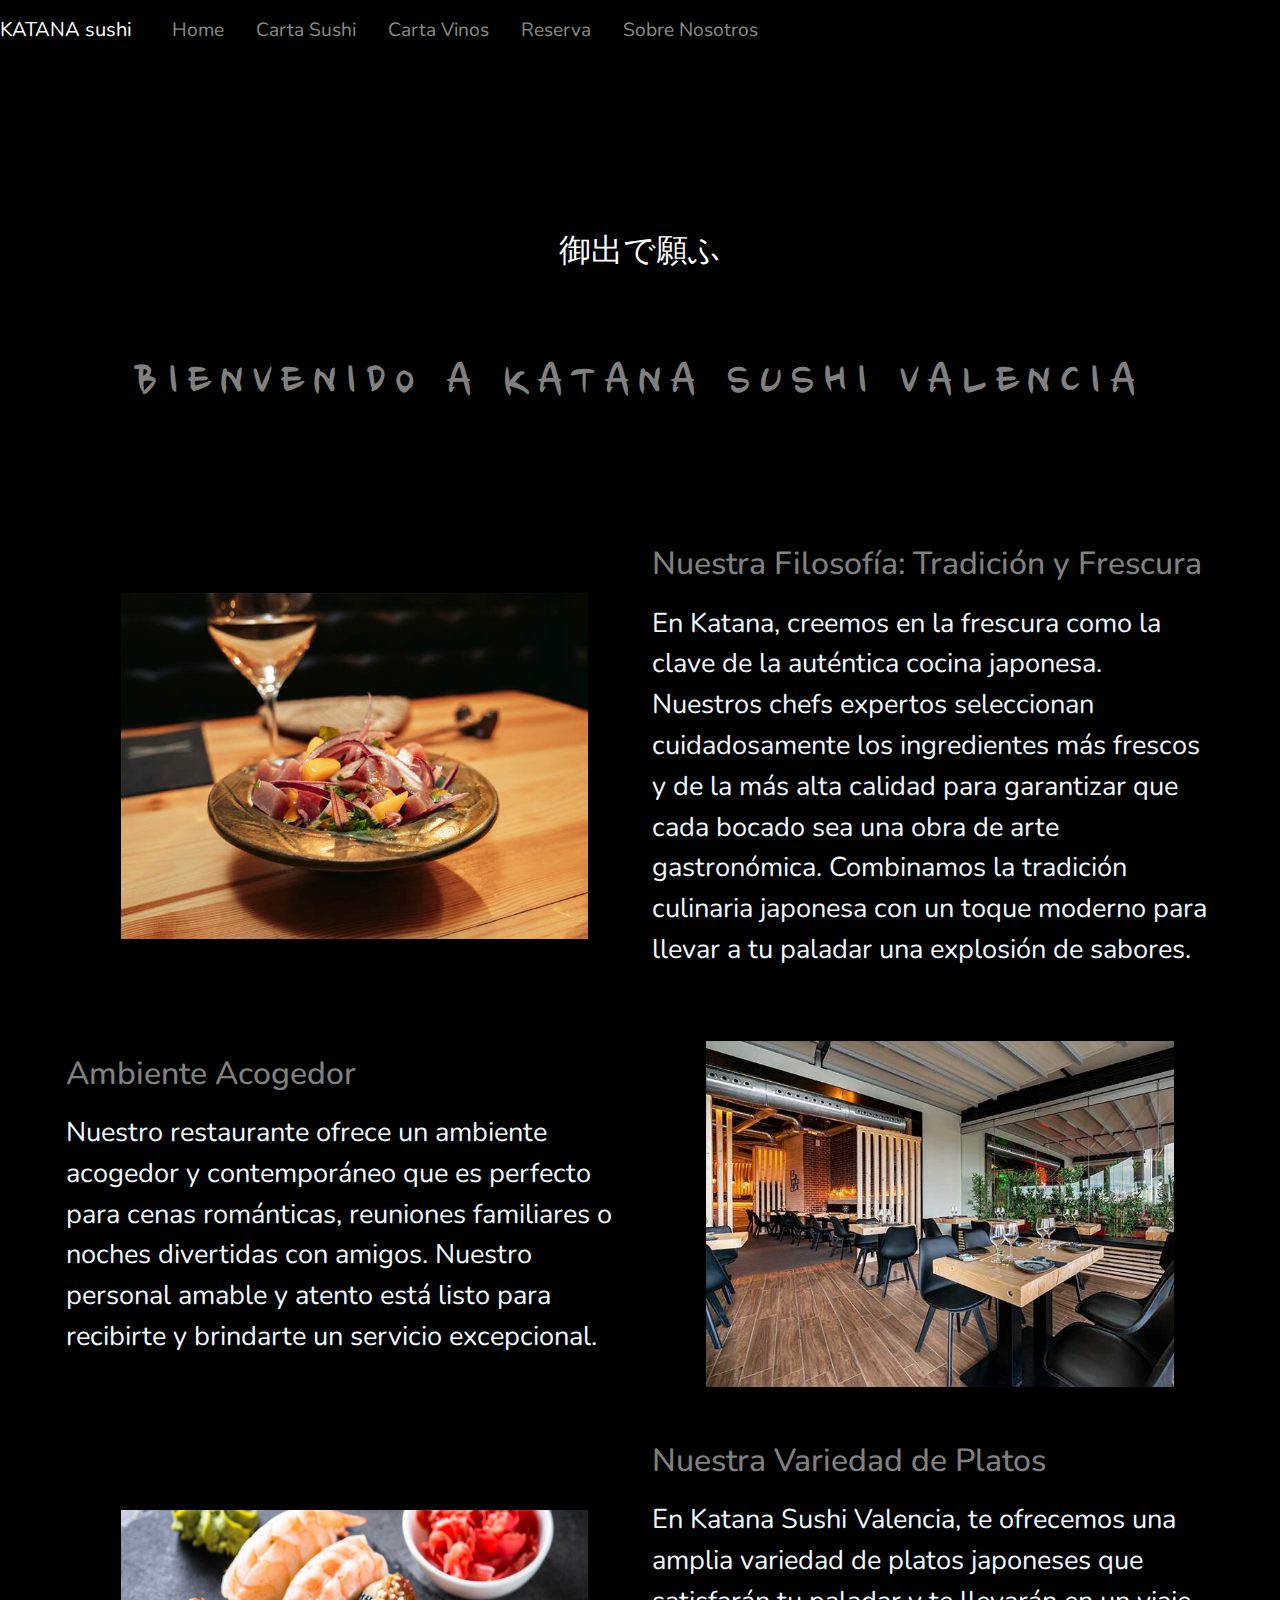
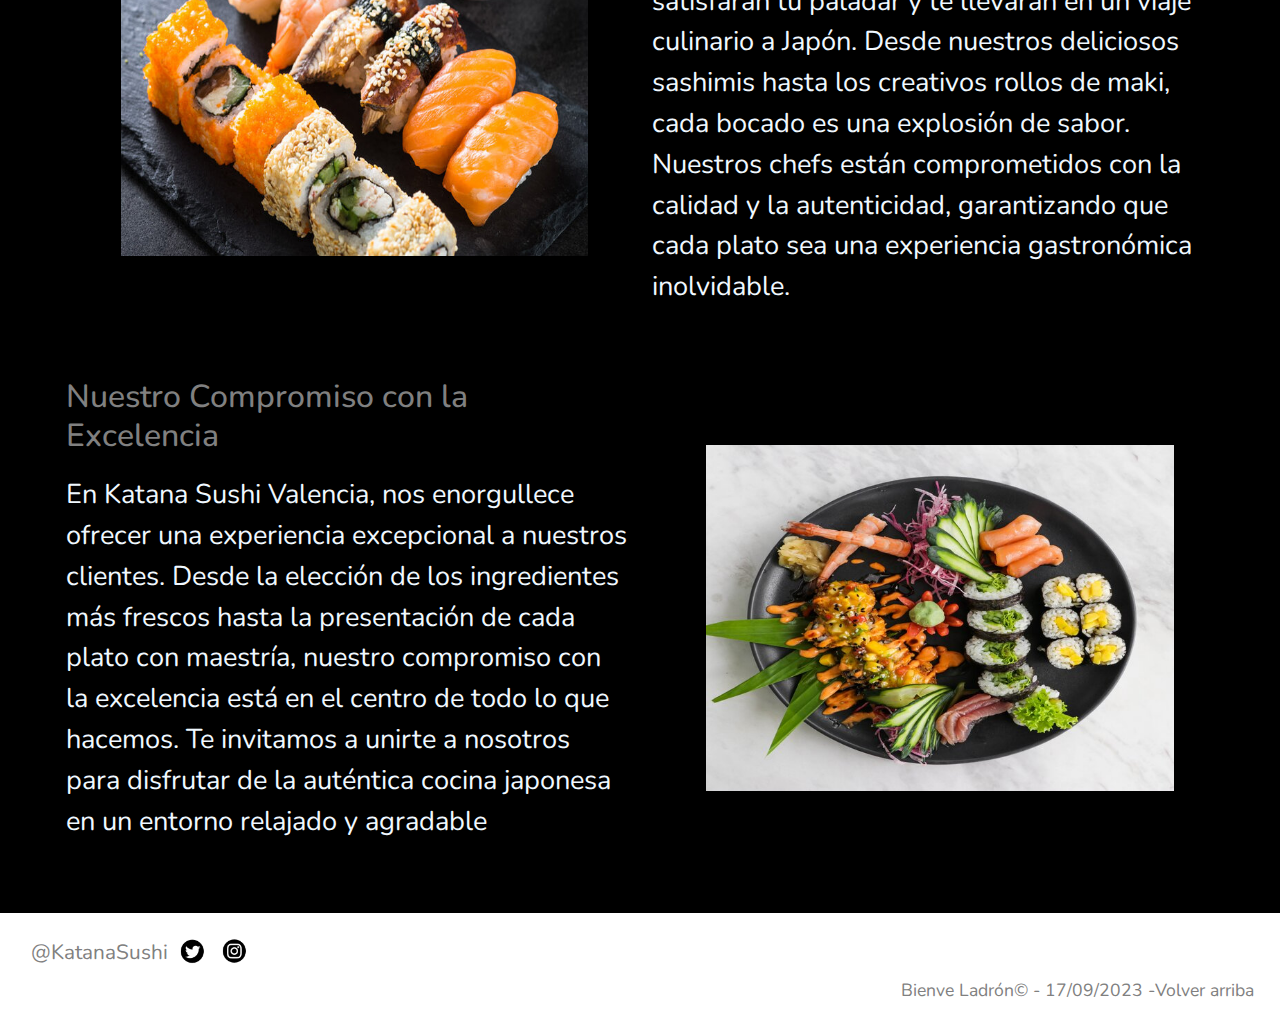
==== commit e0d8a93c: "Agrego logos de RRSS a pie de página" ====
--- a/index.html
+++ b/index.html
@@ -121,6 +121,19 @@
         </div>
 
         <!-- aquí quiero agregar una sección 'donde estamos' con mapa googlemaps etc -->
+
+
+
+        <div class="rrss">
+            <div id="nameRrss" >@KatanaSushi </div>
+            
+            <a href="#"><img id="logo" src="img/logos/logo-twitter.png" alt="logo-Twitter" title="Twitter" /></a>
+            <a href="#"><img id="logo" src="img/logos/logo-insta.png" alt="logo-Instagram" title="Instagram" /></a>
+        </div>
+    
+        <div class="footer">
+            <span>Bienve Ladrón</span>&copy; - 17/09/2023 - <a href="#top">Volver arriba</a>
+        </div>
 </body>
 
 </html>--- a/css/style.css
+++ b/css/style.css
@@ -246,6 +246,40 @@
 
 }
 
+#logo{
+    width: 2em;
+    margin: 0em 0.5em 0em 0.1em;
+}
+
+#nameRrss{
+    margin: 0em 0.3em 0em 1.5em;
+    font-size: 1.3em;
+}
+
+.rrss{
+    padding-top: 1.5em;
+    display: flex;
+    justify-content: start;
+    color: grey;
+    background-color: rgb(255, 255, 255);
+
+}
+.footer{
+    background-color: rgb(255, 255, 255);
+    color: grey;
+
+    display: flex;
+    justify-content: end;
+
+    padding: 0.5em 1.5em 0.5em;
+
+    font-size: 1.1em;
+}
+
+.footer a{
+    color: inherit;
+    text-decoration: none;
+}
 
 
 
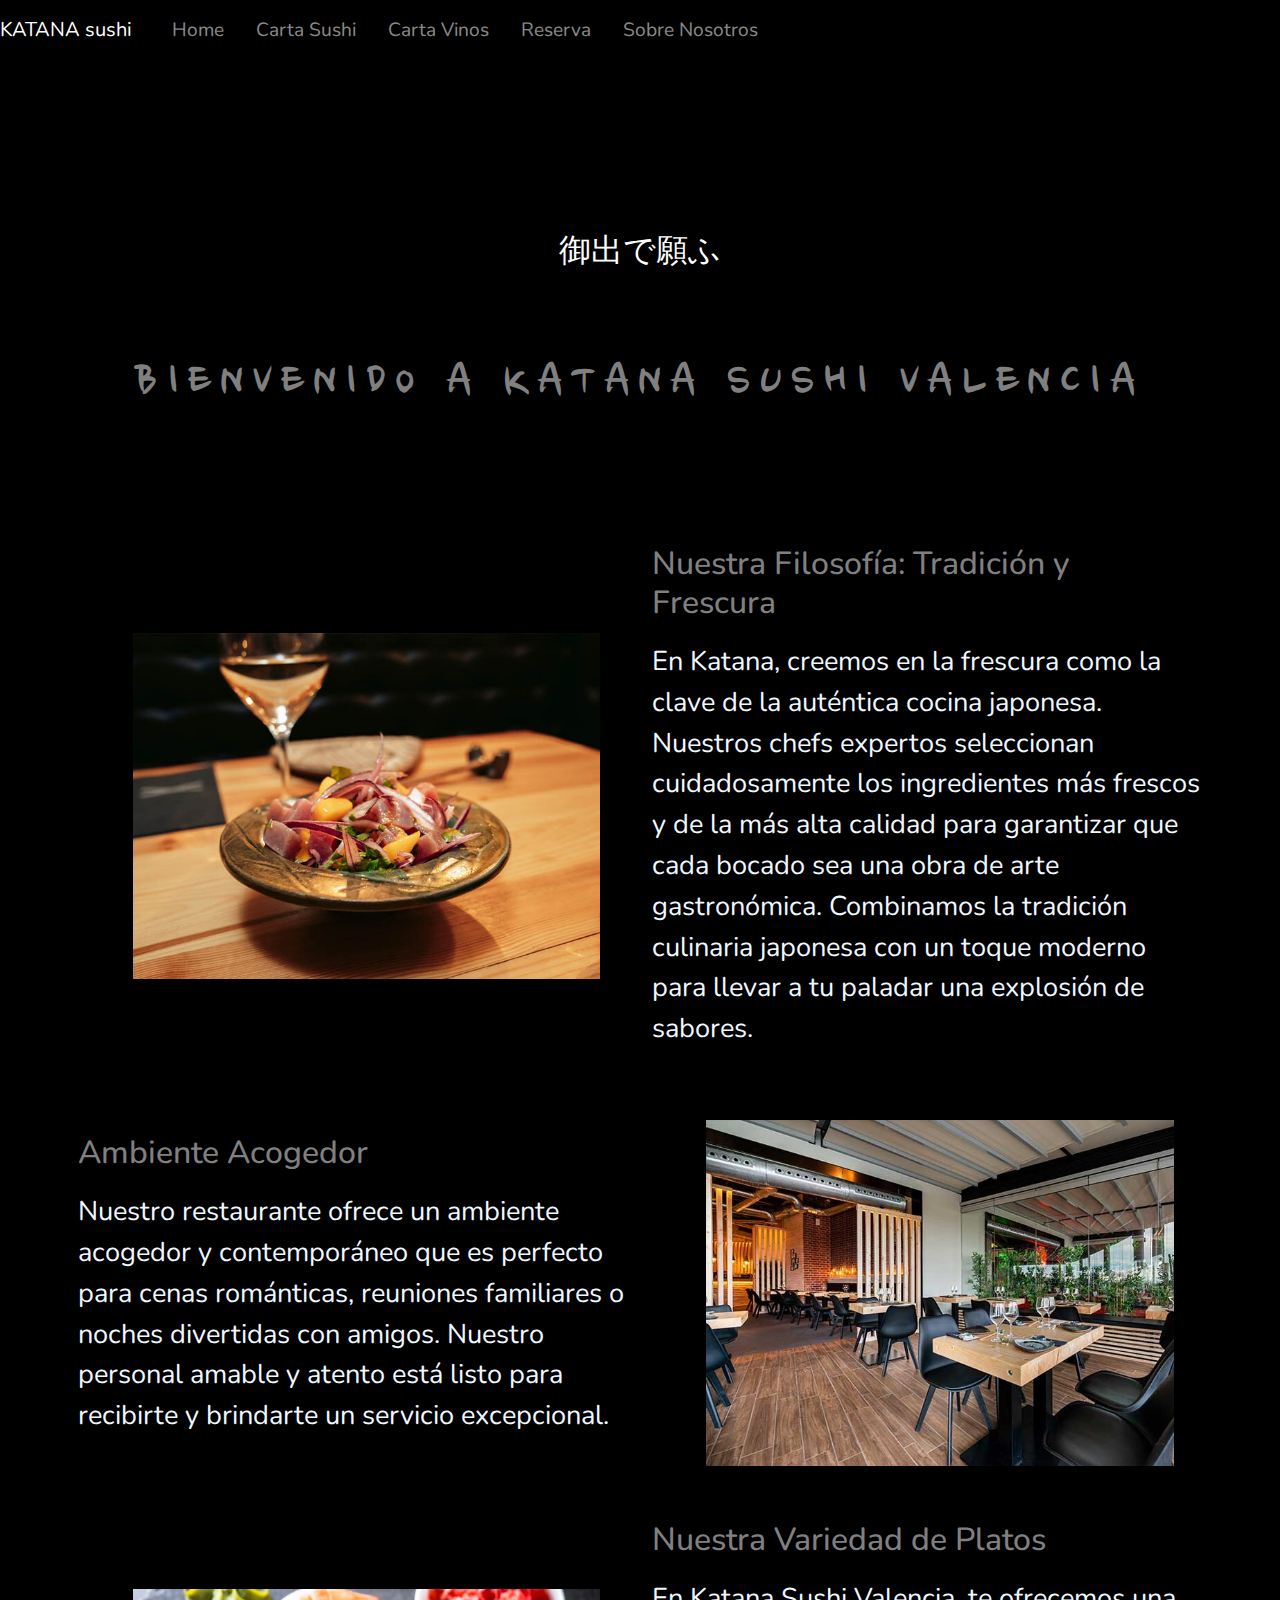
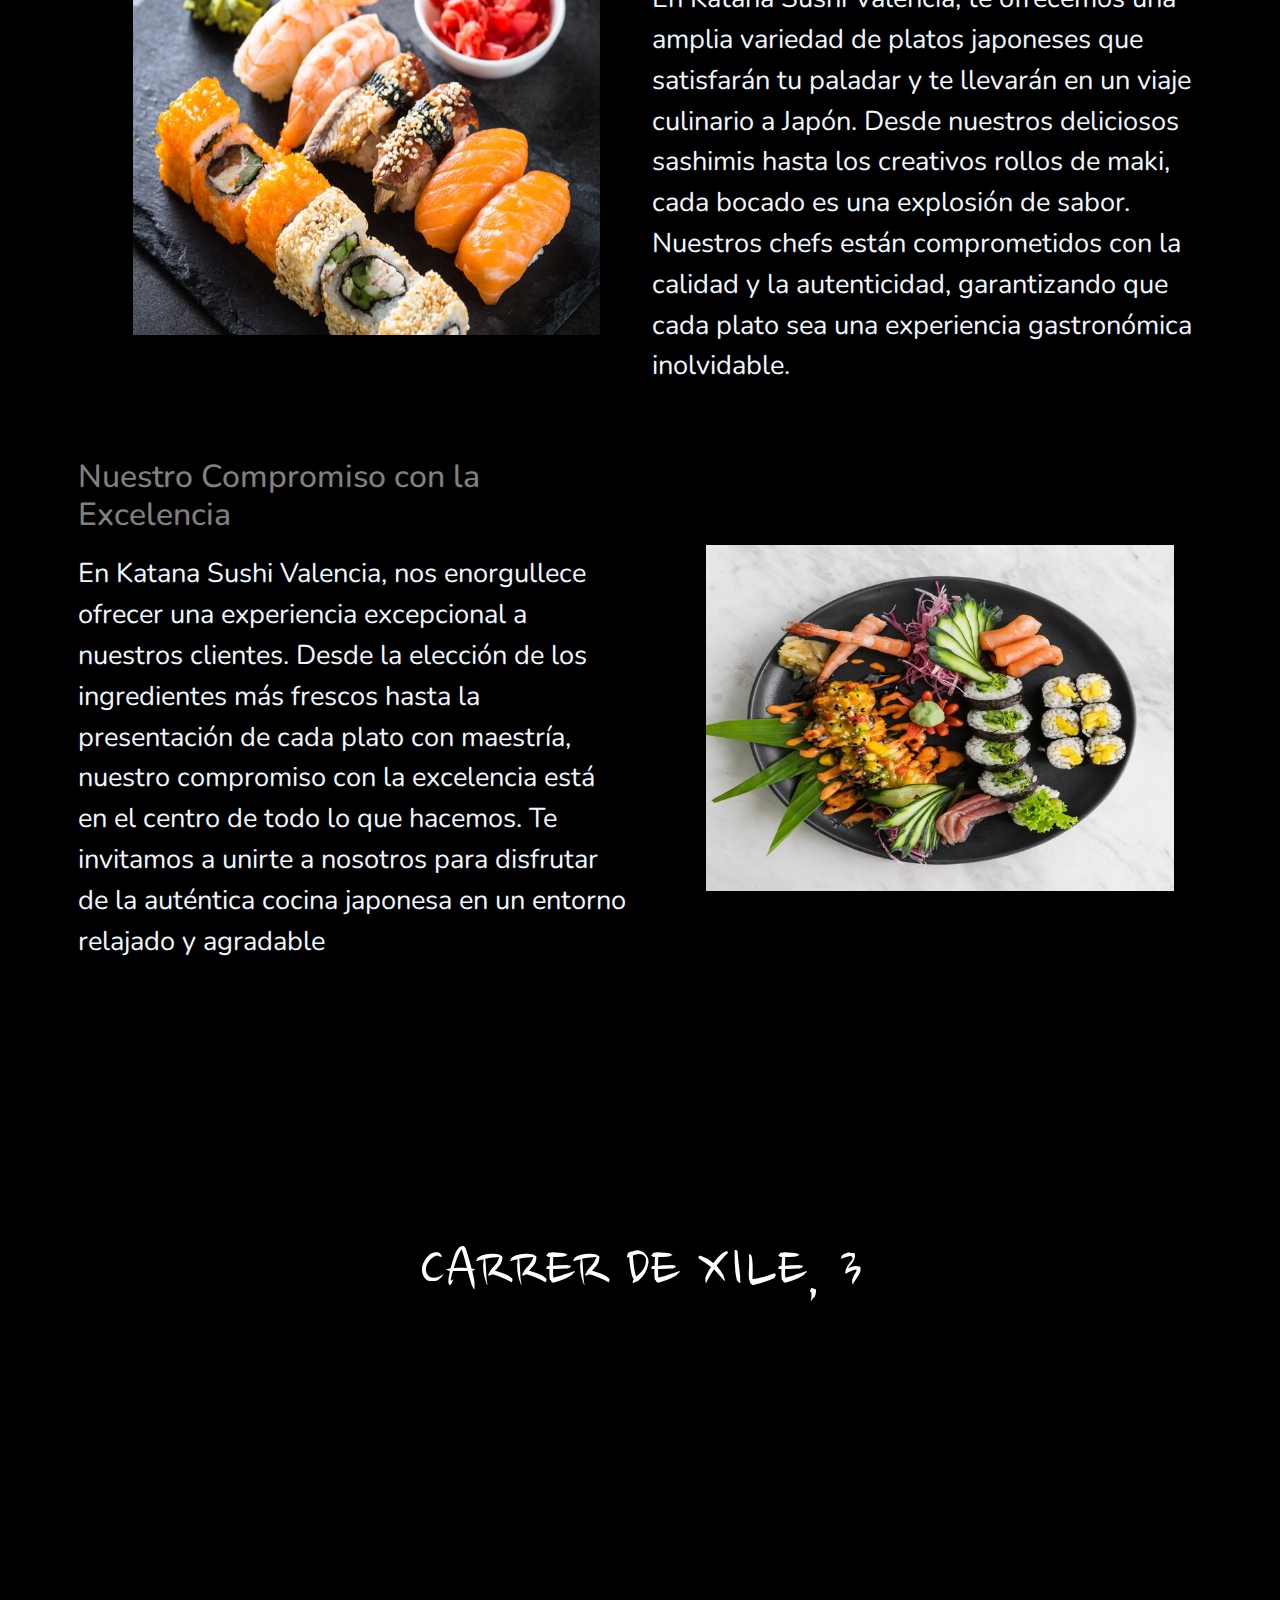
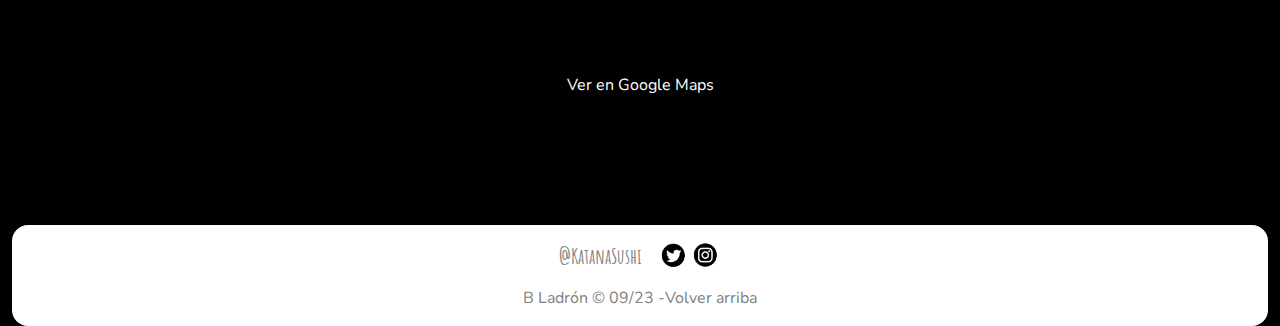
==== commit 1a86047f: "Agrego carrusel en la sección about.html de los trabajadores del restaurante" ====
--- a/index.html
+++ b/index.html
@@ -16,7 +16,7 @@
 
     <!-- ENLACE CON GOOGLE FONTS -->
     <link rel="stylesheet" href="https://fonts.googleapis.com/css2?family=Nanum+Brush+Script&display=swap">
-    <link rel="stylesheet" href="https://fonts.googleapis.com/css2?family=Nunito&display=swap">
+    <link rel="stylesheet" href="https://fonts.googleapis.com/css2?family=Amatic+SC&display=swap">
     <link rel="stylesheet" href="https://fonts.googleapis.com/css2?family=Nunito&display=swap">
 
 
@@ -54,7 +54,6 @@
                     </ul>
                 </div>
             </nav>
-        </div>
     </div>
     <div class="row">
         <video src="img/videos/video-katana.mp4" autoplay muted></video>
@@ -120,20 +119,30 @@
             </div>
         </div>
 
-        <!-- aquí quiero agregar una sección 'donde estamos' con mapa googlemaps etc -->
+        <div class="row reserva-cabecera">
+            <div id="calle">CARRER DE XILE, 3 </div>
 
 
+            <iframe id="map"
+                src="https://www.google.com/maps/embed?pb=!1m18!1m12!1m3!1d3079.944035110422!2d-0.3601145241204721!3d39.47059301268056!2m3!1f0!2f0!3f0!3m2!1i1024!2i768!4f13.1!3m3!1m2!1s0xd6048bddd00115b%3A0xb2c3d48844a1cd9f!2sC.%20Chile%2C%203%2C%2046021%20Valencia!5e0!3m2!1ses!2ses!4v1694977541134!5m2!1ses!2ses"
+                style="border:0;" allowfullscreen="" loading="lazy"
+                referrerpolicy="no-referrer-when-downgrade"></iframe>
 
-        <div class="rrss">
-            <div id="nameRrss" >@KatanaSushi </div>
-            
-            <a href="#"><img id="logo" src="img/logos/logo-twitter.png" alt="logo-Twitter" title="Twitter" /></a>
-            <a href="#"><img id="logo" src="img/logos/logo-insta.png" alt="logo-Instagram" title="Instagram" /></a>
+            <div id="mapa"><a href="#">Ver en Google Maps</a></div>
         </div>
+        <div class="container-fluid footerPrincipal">
+            <div class="rrss">
+                <div id="nameRrss">@KatanaSushi </div>
     
-        <div class="footer">
-            <span>Bienve Ladrón</span>&copy; - 17/09/2023 - <a href="#top">Volver arriba</a>
+                <a href="#"><img id="logo" src="img/logos/logo-twitter.png" alt="logo-Twitter" title="Twitter" /></a>
+                <a href="#"><img id="logo" src="img/logos/logo-insta.png" alt="logo-Instagram" title="Instagram" /></a>
+            </div>
+    
+            <div class="footer">
+                B Ladrón &copy; 09/23 -<a href="#top">Volver arriba</a>
+            </div>
         </div>
+
 </body>
 
 </html>--- a/css/style.css
+++ b/css/style.css
@@ -22,6 +22,11 @@
     font-size: 1.2rem;
 }
 
+
+#katana{
+    display: flex;
+    justify-content: end;
+}
 
 
 
@@ -126,10 +131,17 @@
 .reserva-cabecera{
     display:flex;
     justify-content: center;
-}
-
-#sueca{
-    padding: 0em 0em 3em 0em;
+    padding-bottom: 8em;
+    margin-top: 1em
+
+}
+
+#calle{
+
+    text-align: center;
+    font-size: 4em;
+    font-family: 'Nanum Brush Script','Finger Paint', cursive;
+    padding: 3em 0em 0em 0em;
     color: white;
 }
 
@@ -140,6 +152,28 @@
     border-radius: 1em;
 }
 
+
+#map{
+    margin: 1em;
+    padding: 0em;
+    width: 40em;
+    height: 20em;
+    border-radius: 2em;
+}
+
+#mapa{
+    display: flex;
+    justify-content: center;
+
+}
+#mapa a{
+    text-decoration: none;
+    color: white;
+}
+
+.texto-reservas{
+    margin-top: 10em;
+}
 
 
 /*Estilos formulario Reservas*/
@@ -244,36 +278,56 @@
         margin: 0em;
     }
 
-}
+    #calle{
+        text-align: center;
+        font-size: 2em;
+        font-family: 'Nanum Brush Script','Finger Paint', cursive;
+        padding: 3em 0em 0em 0em;
+        color: white;
+    }
+
+    #map{
+        margin: 2em;
+        padding: 0em;
+        width: 15em;
+        height: 20em;
+        border-radius: 2em;
+    }
+}
+
+
+.footerPrincipal{
+    border-radius: 1em;
+    background-color: white;
+    color: rgb(128, 128, 128);
+    font-size: 1em;
+    padding: 1em;
+}
+
 
 #logo{
     width: 2em;
-    margin: 0em 0.5em 0em 0.1em;
+    margin: 0em;
 }
 
 #nameRrss{
-    margin: 0em 0.3em 0em 1.5em;
+    margin: 0em;
     font-size: 1.3em;
+    padding: 0em 0.7em 0.7em 0em;
+    
 }
 
 .rrss{
-    padding-top: 1.5em;
-    display: flex;
-    justify-content: start;
-    color: grey;
-    background-color: rgb(255, 255, 255);
-
-}
+    display: flex;
+    justify-content: center;
+    font-family: 'Amatic SC', Courier, monospace;
+    font-weight: bolder;
+}
+
+
 .footer{
-    background-color: rgb(255, 255, 255);
-    color: grey;
-
-    display: flex;
-    justify-content: end;
-
-    padding: 0.5em 1.5em 0.5em;
-
-    font-size: 1.1em;
+    display: flex;
+    justify-content: center;
 }
 
 .footer a{
@@ -282,8 +336,10 @@
 }
 
 
-
-
+#miCarrusel{
+    width: 35em;
+    margin: 1em;
+}
 
 
 
